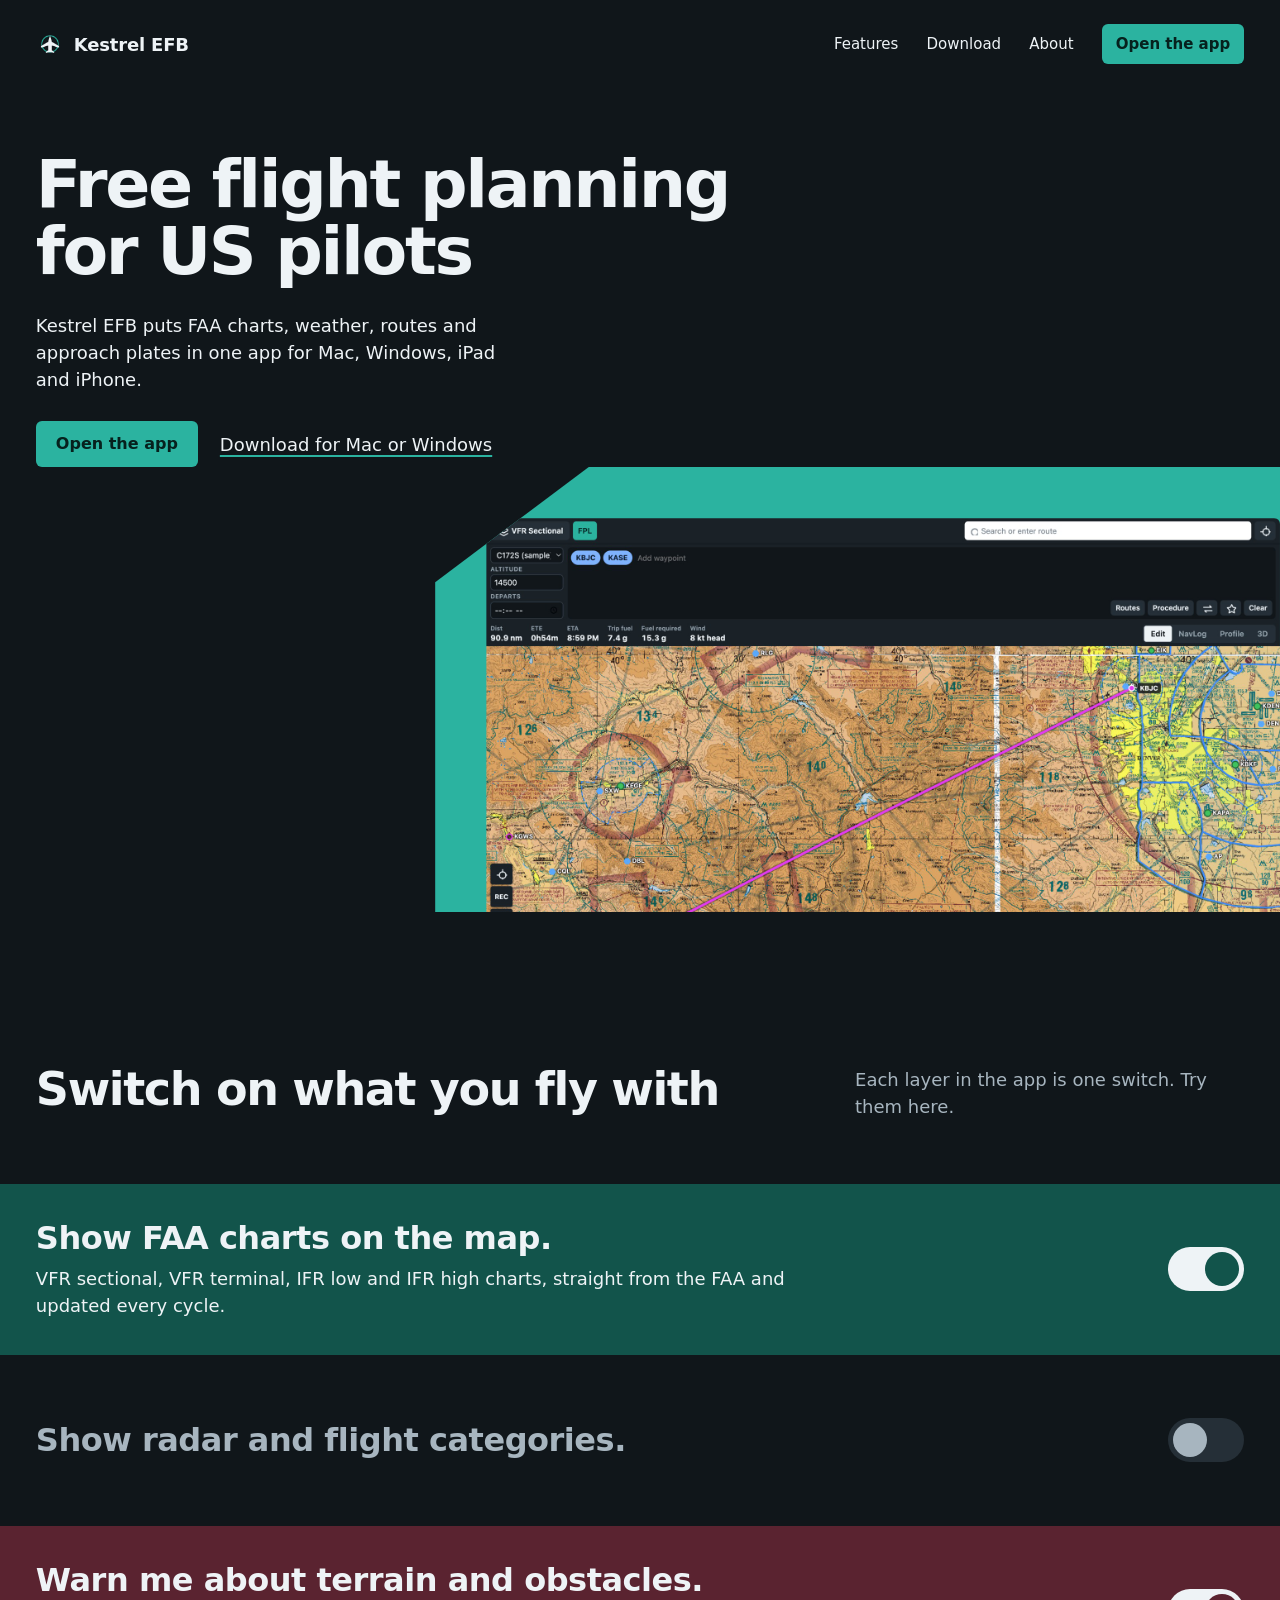
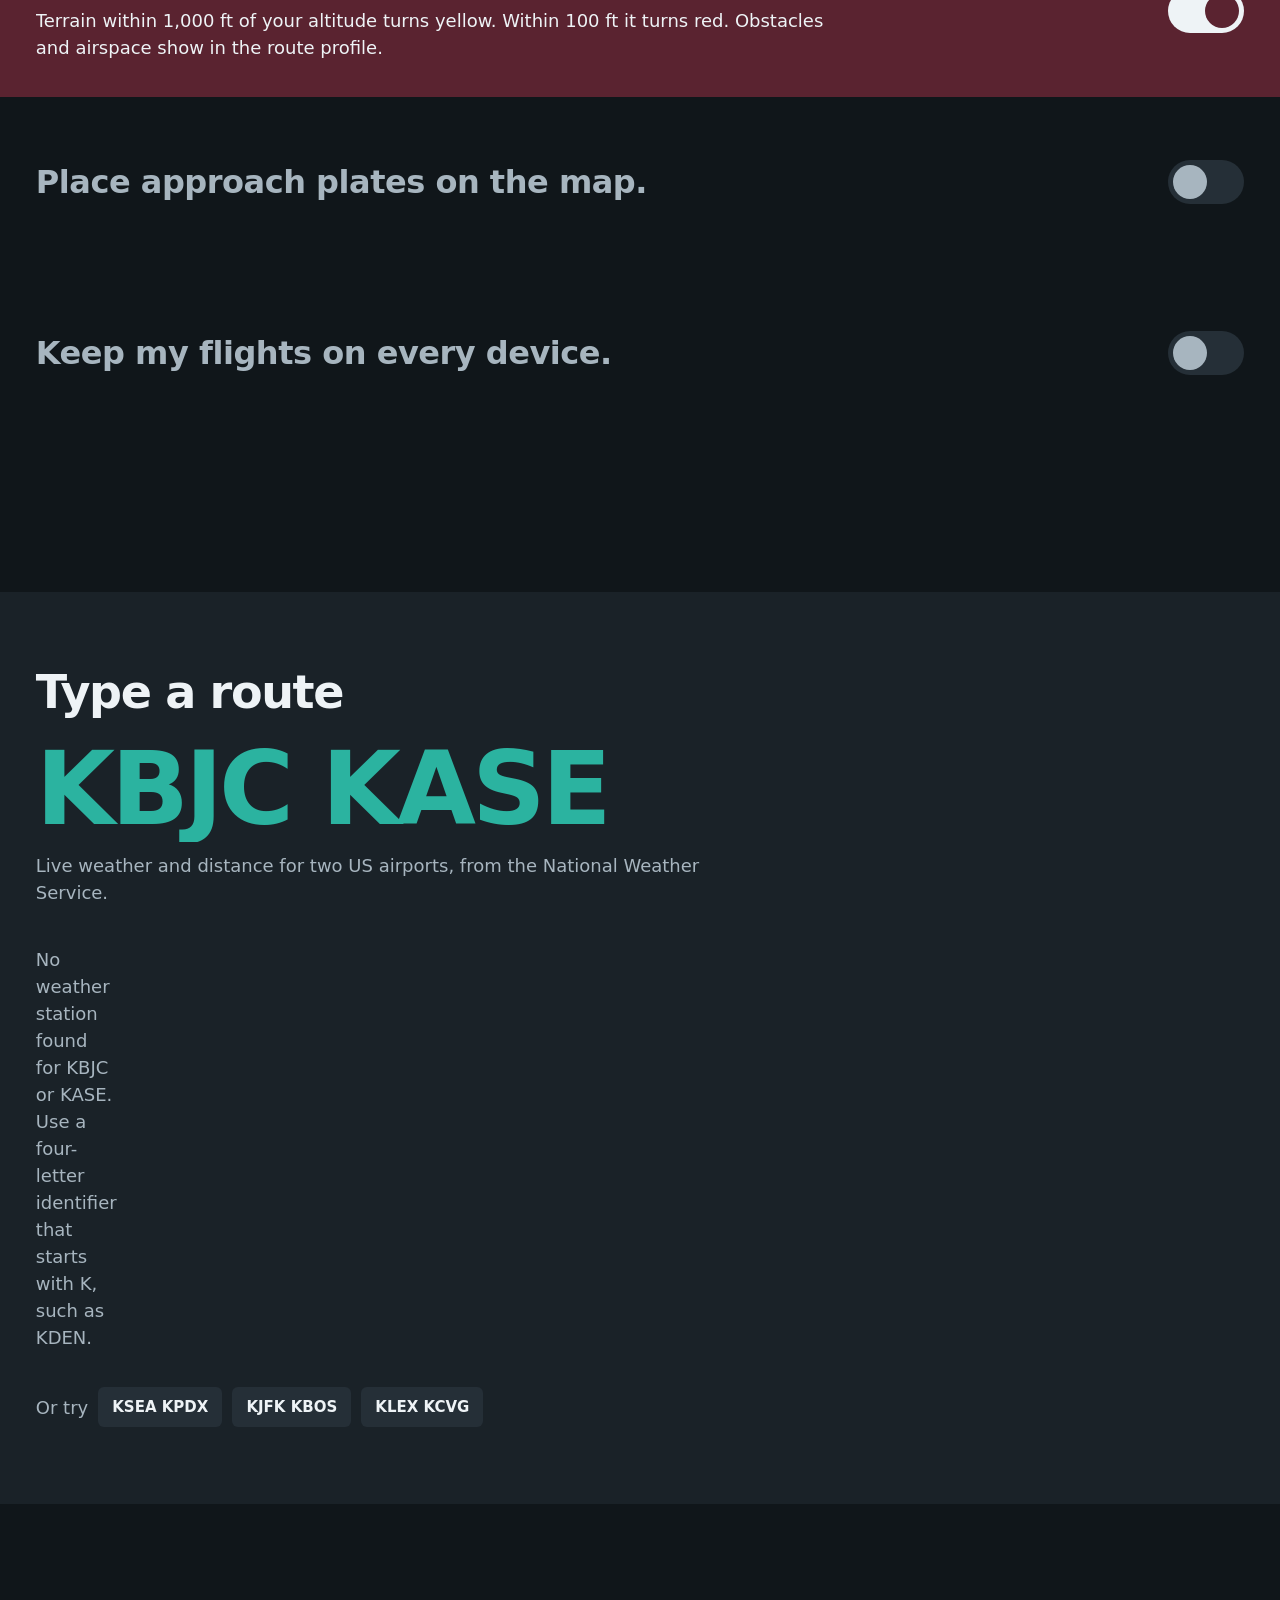
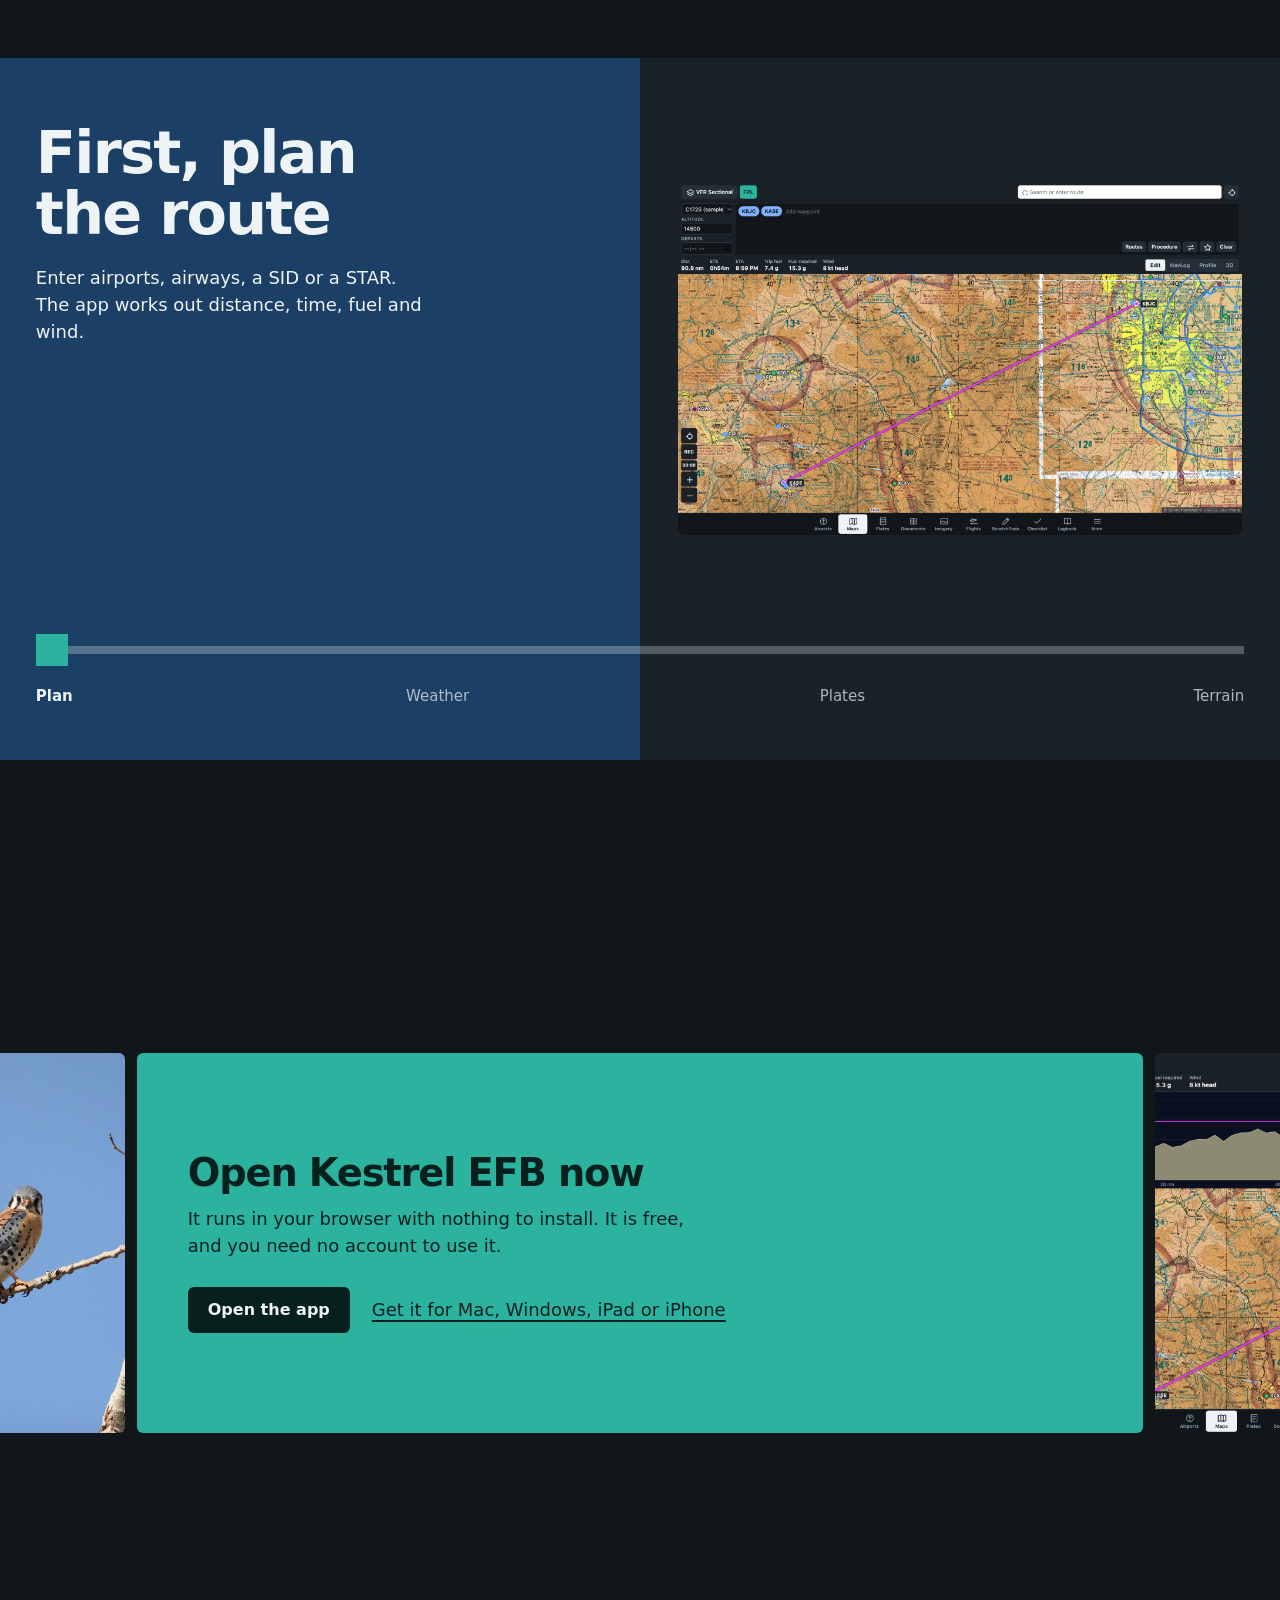
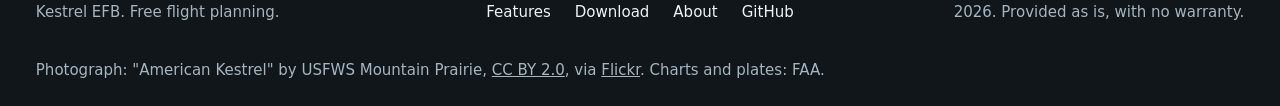
==== index.html @ bdefcc22 "Add the Kestrel EFB website: Home, Features, Download and About Co-Authored-By: Claude Fable 5.2 <no" ====
<!doctype html>
<html lang="en">
<head>
<meta charset="utf-8">
<meta name="viewport" content="width=device-width, initial-scale=1">
<title>Kestrel EFB · Free flight planning for US pilots</title>
<meta name="description" content="Kestrel EFB is a free flight planning app for US pilots, with FAA charts, weather, routes, approach plates and a 3D terrain view. For Mac, Windows, iPad and iPhone.">
<meta name="theme-color" content="#10161a">
<meta property="og:title" content="Kestrel EFB · Free flight planning for US pilots">
<meta property="og:description" content="Kestrel EFB is a free flight planning app for US pilots, with FAA charts, weather, routes, approach plates and a 3D terrain view. For Mac, Windows, iPad and iPhone.">
<meta property="og:image" content="img/map-route.jpg">
<link rel="icon" href="img/icon.svg" type="image/svg+xml">
<link rel="apple-touch-icon" href="img/icon-180.png">
<link rel="stylesheet" href="css/site.css">
<script>document.documentElement.classList.add('js')</script>
</head>
<body>
<header class="nav">
  <a class="mark" href="./"><img src="img/icon-180.png" width="28" height="28" alt="">Kestrel EFB</a>
  <nav aria-label="Main"><ul><li><a href="features.html">Features</a></li><li class=opt2><a href="download.html">Download</a></li><li class=opt><a href="about.html">About</a></li><li><a class="btn sm" href="https://algophobic-dev.github.io/Kestrel-EFB-App/">Open the app</a></li></ul></nav>
</header>
<main>
<section class="hero wrap">
  <div class="grid">
    <div class="copy">
      <h1 data-rise>Free flight planning for US pilots</h1>
      <p data-rise style="--i:1">Kestrel EFB puts FAA charts, weather, routes and approach plates in one app for Mac, Windows, iPad and iPhone.</p>
      <div class="acts" data-rise style="--i:2">
        <a class="btn" href="https://algophobic-dev.github.io/Kestrel-EFB-App/">Open the app</a>
        <a class="link" href="download.html">Download for Mac or Windows</a>
      </div>
    </div>
  </div>
  <div class="hero-spacer"></div>
  <div class="stage">
    <div class="shot" data-ui><img src="img/map-route.jpg" width="1920" height="1200" alt="Kestrel EFB showing a route from Rocky Mountain Metropolitan to Aspen on an FAA sectional chart, with distance, time and fuel above the map"></div>
  </div>
</section>

<section aria-labelledby="shows">
  <div class="wrap grid head2">
    <h2 id="shows" data-rise style="grid-column: 1 / span 8">Switch on what you fly with</h2>
    <p class="soft" data-rise style="--i:1; grid-column: 9 / -1; align-self: end">Each layer in the app is one switch. Try them here.</p>
  </div>
  <div class="bands">
    <div class="band on" style="--fill: var(--band-1)" data-rise>
      <div><h3>Show FAA charts on the map.</h3><p><span>VFR sectional, VFR terminal, IFR low and IFR high charts, straight from the FAA and updated every cycle.</span></p></div>
      <button class="switch" role="switch" aria-checked="true" aria-label="Show FAA charts on the map"></button>
    </div>
    <div class="band" style="--fill: var(--band-2)" data-rise>
      <div><h3>Show radar and flight categories.</h3><p><span>Animated radar, a VFR to LIFR dot on every reporting airport, SIGMETs, and icing, turbulence and IFR advisories.</span></p></div>
      <button class="switch" role="switch" aria-checked="false" aria-label="Show radar and flight categories"></button>
    </div>
    <div class="band on" style="--fill: var(--band-5)" data-rise>
      <div><h3>Warn me about terrain and obstacles.</h3><p><span>Terrain within 1,000 ft of your altitude turns yellow. Within 100 ft it turns red. Obstacles and airspace show in the route profile.</span></p></div>
      <button class="switch" role="switch" aria-checked="true" aria-label="Warn me about terrain and obstacles"></button>
    </div>
    <div class="band" style="--fill: var(--band-3)" data-rise>
      <div><h3>Place approach plates on the map.</h3><p><span>Current FAA plates for every US airport that has them. Approach plates sit on the map at their true position.</span></p></div>
      <button class="switch" role="switch" aria-checked="false" aria-label="Place approach plates on the map"></button>
    </div>
    <div class="band" style="--fill: var(--band-4)" data-rise>
      <div><h3>Keep my flights on every device.</h3><p><span>Sign in with a username and password. Aircraft, flights, logbook and checklists sync. No email needed.</span></p></div>
      <button class="switch" role="switch" aria-checked="false" aria-label="Keep my flights on every device"></button>
    </div>
  </div>
</section>

<section class="type-route" aria-labelledby="try">
  <div class="wrap">
    <h2 id="try" data-rise><label for="route">Type a route</label></h2>
    <form id="route-form" data-ui>
      <input id="route" name="route" type="text" value="KBJC KASE" maxlength="24" autocomplete="off" autocapitalize="characters" spellcheck="false" aria-describedby="route-hint">
    </form>
    <p id="route-hint" class="soft hint">Live weather and distance for two US airports, from the National Weather Service.</p>
    <div id="answer" class="answer" aria-live="polite">
      <noscript><p class="soft">Turn on JavaScript to see live weather here, or <a class="link" href="https://algophobic-dev.github.io/Kestrel-EFB-App/">open the app</a>.</p></noscript>
    </div>
    <div class="examples">
      <span class="soft">Or try</span>
      <button class="btn quiet sm" type="button">KSEA KPDX</button>
      <button class="btn quiet sm" type="button">KJFK KBOS</button>
      <button class="btn quiet sm" type="button">KLEX KCVG</button>
    </div>
  </div>
</section>

<section class="stages" aria-label="How a flight goes">
  <div class="inner">
    <div class="split">
      <div class="say">
        <h2 id="stage-h" class="fade">First, plan the route</h2>
        <p id="stage-p" class="fade">Enter airports, airways, a SID or a STAR. The app works out distance, time, fuel and wind.</p>
      </div>
      <div class="see">
        <div class="frame" data-ui>
          <img class="on" src="img/map-route.jpg" width="1920" height="1200" alt="Route drawn on a sectional chart with the flight plan panel open" loading="lazy">
          <img src="img/airport.jpg" width="1920" height="1200" alt="Airport page for Aspen with METAR, TAF, runways and frequencies" loading="lazy">
          <img src="img/plate.jpg" width="1920" height="1200" alt="The RNAV (GPS)-F approach plate for Aspen" loading="lazy">
          <img src="img/view3d.jpg" width="1920" height="1200" alt="3D terrain view along the route toward Aspen at 14,500 ft" loading="lazy">
        </div>
      </div>
    </div>
    <div class="control">
      <div class="track"><i></i><input id="stage-range" type="range" min="0" max="3" step="1" value="0" aria-label="Stage of the flight"></div>
      <div class="names"><button type="button">Plan</button><button type="button">Weather</button><button type="button">Plates</button><button type="button">Terrain</button></div>
    </div>
  </div>
  <div id="stage-data" hidden>
    <div data-name="Plan" data-fill="--band-2" data-h="First, plan the route" data-p="Enter airports, airways, a SID or a STAR. The app works out distance, time, fuel and wind."></div>
    <div data-name="Weather" data-fill="--band-1" data-h="Then check the weather" data-p="METAR, TAF and D-ATIS for each airport, with headwind and crosswind for every runway."></div>
    <div data-name="Plates" data-fill="--band-3" data-h="Next, read the plates" data-p="Open any current FAA plate. Save an airport's plates to read them offline."></div>
    <div data-name="Terrain" data-fill="--band-5" data-h="Last, see the terrain" data-p="Fly the route in 3D before you go. Terrain near your altitude turns yellow, then red."></div>
  </div>
</section>

<section aria-labelledby="open" style="overflow: hidden">
  <div class="tiles">
    <div class="tile photo drift" data-rise><img src="assets/american-kestrel.jpg" width="1024" height="683" alt="An American kestrel perched on a bare branch against a blue sky" loading="lazy"></div>
    <div class="tile act" data-rise style="--i:1">
      <h2 id="open">Open Kestrel EFB now</h2>
      <p>It runs in your browser with nothing to install. It is free, and you need no account to use it.</p>
      <div class="acts">
        <a class="btn dark" href="https://algophobic-dev.github.io/Kestrel-EFB-App/">Open the app</a>
        <a class="link" href="download.html">Get it for Mac, Windows, iPad or iPhone</a>
      </div>
    </div>
    <div class="tile photo" data-rise style="--i:2"><img src="img/profile.jpg" width="1920" height="1200" alt="Terrain profile of the route to Aspen" loading="lazy" style="object-position: 30% 22%"></div>
  </div>
</section>

</main>
<footer>
  <div>Kestrel EFB. Free flight planning.</div>
  <nav aria-label="Footer"><a href="features.html">Features</a><a href="download.html">Download</a><a href="about.html">About</a><a href="https://github.com/algophobic-dev/Kestrel-EFB-App">GitHub</a></nav>
  <div class="end">2026. Provided as is, with no warranty.</div>
</footer>
<p class="credit">Photograph: "American Kestrel" by USFWS Mountain Prairie, <a href="https://creativecommons.org/licenses/by/2.0/">CC BY 2.0</a>, via <a href="https://www.flickr.com/photos/51986662@N05/15290757126">Flickr</a>. Charts and plates: FAA.</p>
<script type="module" src="js/site.js"></script>
<script>
// This address used to hold the app. Remove its old offline worker so visitors get this site.
if ('serviceWorker' in navigator) navigator.serviceWorker.getRegistrations().then(rs => rs.forEach(r => { if (new URL(r.scope).pathname === new URL('./', location.href).pathname) r.unregister(); }));
</script>
</body>
</html>
---- css/site.css ----
/* Kestrel EFB website. Same colours and typeface as the app. */
:root {
  --ground: #10161a; --panel: #1a2228; --raised: #252f37;
  --ink: #eef3f6; --soft: #a7b5bf; --accent: #2bb3a0; --accent-ink: #06211d;
  --band-1: #12544b; --band-2: #1c3f66; --band-3: #5a4410; --band-4: #1d4f2c; --band-5: #5a2330;
  --vfr: #3fc35f; --mvfr: #3d8bff; --ifr: #ef4444; --lifr: #e05ad8;
  --font: system-ui, -apple-system, "Segoe UI", Roboto, "Helvetica Neue", Arial, sans-serif;
  --display: clamp(44px, 5.2vw, 80px); --h2: clamp(32px, 3.6vw, 56px); --statement: clamp(22px, 2.2vw, 30px);
  --body: 18px; --small: 15px;
  --m: clamp(20px, 2.8vw, 40px); --gap: clamp(96px, 12vw, 176px); --r: 6px;
  --ease: cubic-bezier(.2, .7, .2, 1);
}
* { box-sizing: border-box; }
html { -webkit-text-size-adjust: 100%; scroll-behavior: smooth; }
body { margin: 0; background: var(--ground); color: var(--ink); font: var(--body)/1.5 var(--font); overflow-x: hidden; }
img { display: block; max-width: 100%; height: auto; }
a { color: inherit; }
h1, h2, h3, p { margin: 0; }
h1 { font-size: var(--display); line-height: 1; letter-spacing: -.035em; font-weight: 650; text-wrap: balance; }
h2 { font-size: var(--h2); line-height: 1.04; letter-spacing: -.03em; font-weight: 650; text-wrap: balance; }
h3 { font-size: var(--statement); line-height: 1.2; letter-spacing: -.015em; font-weight: 600; }
p { max-width: 62ch; }
.soft { color: var(--soft); }
.small { font-size: var(--small); }
:focus-visible { outline: 3px solid var(--accent); outline-offset: 3px; }
::selection { background: var(--accent); color: var(--accent-ink); }
.sr { position: absolute; width: 1px; height: 1px; overflow: hidden; clip-path: inset(50%); white-space: nowrap; }

.wrap { padding-inline: var(--m); }
.grid { display: grid; grid-template-columns: repeat(12, minmax(0, 1fr)); column-gap: clamp(12px, 1.6vw, 24px); }
section { margin-top: var(--gap); }

/* Navigation: wordmark, links, one action */
.nav { display: flex; align-items: center; justify-content: space-between; gap: 16px; padding: 24px var(--m); font-size: var(--small); }
.nav .mark { display: flex; align-items: center; gap: 10px; white-space: nowrap; font-weight: 700; font-size: 18px; text-decoration: none; letter-spacing: -.01em; }
.nav .mark img { width: 28px; height: 28px; border-radius: 6px; }
.nav ul { display: flex; align-items: center; gap: clamp(14px, 2.2vw, 30px); list-style: none; margin: 0; padding: 0; }
.nav a { text-decoration: none; }
.nav ul a:not(.btn) { padding: 10px 0; }
.nav ul a:not(.btn):hover, .nav a[aria-current] { color: var(--accent); }

/* Buttons: flat, one fill, small radius */
.btn { display: inline-flex; align-items: center; justify-content: center; min-height: 46px; padding: 0 20px; border-radius: var(--r); border: 0; cursor: pointer;
  background: var(--accent); color: var(--accent-ink); font: 600 16px/1 var(--font); white-space: nowrap; text-decoration: none; transition: transform .15s var(--ease), background .15s; }
.btn:hover { background: #39c9b5; transform: translateY(-1px); }
.btn:active { transform: translateY(1px) scale(.98); }
.btn.quiet { background: var(--raised); color: var(--ink); }
.btn.quiet:hover { background: #303c46; }
.btn.dark { background: var(--accent-ink); color: var(--ink); }
.btn.dark:hover { background: #0b332d; }
.btn.sm { min-height: 40px; padding: 0 14px; font-size: var(--small); }
.link { text-decoration: underline; text-underline-offset: 4px; text-decoration-thickness: 2px; text-decoration-color: var(--accent); transition: color .15s; }
.link:hover { color: var(--accent); }
.acts { display: flex; flex-wrap: wrap; align-items: center; gap: 14px 22px; margin-top: 28px; }

/* Home hero: headline upper left, the app on a teal stage bleeding off the right and bottom */
.hero { position: relative; min-height: min(100svh - 76px, 900px); margin-top: 0; padding-top: clamp(36px, 7vh, 88px); overflow: hidden; }
.hero .copy { grid-column: 1 / span 7; position: relative; z-index: 1; }
.hero .copy p { margin-top: 28px; max-width: 42ch; }
.stage { position: absolute; left: 34%; right: 0; top: 46%; bottom: 0; background: var(--accent); overflow: hidden;
  clip-path: polygon(clamp(72px, 12vw, 190px) 0, 100% 0, 100% 100%, 0 100%, 0 clamp(60px, 9vw, 140px)); }
.stage .shot { position: absolute; left: clamp(28px, 4vw, 56px); top: clamp(28px, 4vw, 56px); width: max(760px, 62vw); border-radius: var(--r); overflow: hidden; }
.stage .shot img { width: 100%; }
.hero-spacer { height: clamp(300px, 46vh, 480px); }

/* Feature bands with switches */
.bands { margin-top: clamp(36px, 5vw, 64px); }
.band { display: grid; grid-template-columns: minmax(0, 1fr) auto; align-items: center; gap: 24px; min-height: clamp(132px, 19vh, 190px); padding: 22px var(--m); transition: background .35s var(--ease); }
.band h3 { color: var(--soft); font-size: clamp(22px, 2.5vw, 36px); transition: color .25s; }
.band p { display: grid; grid-template-rows: 0fr; margin-top: 0; font-size: var(--body); max-width: 70ch; transition: grid-template-rows .35s var(--ease), margin .35s var(--ease), opacity .3s; opacity: 0; }
.band p > span { overflow: hidden; }
.band.on { background: var(--fill); }
.band.on h3 { color: var(--ink); }
.band.on p { grid-template-rows: 1fr; margin-top: 8px; opacity: 1; }
.switch { position: relative; width: 76px; height: 44px; border-radius: 22px; border: 0; padding: 0; cursor: pointer; background: var(--raised); transition: background .2s; flex: none; }
.switch::after { content: ""; position: absolute; left: 5px; top: 5px; width: 34px; height: 34px; border-radius: 50%; background: var(--soft); transition: transform .25s var(--ease), background .2s; }
.switch[aria-checked="true"] { background: var(--ink); }
.switch[aria-checked="true"]::after { transform: translateX(32px); background: var(--fill, var(--accent)); }
.switch:hover::after { background: var(--ink); }
.switch[aria-checked="true"]:hover::after { background: var(--fill, var(--accent)); }
.switch:active::after { width: 40px; }

/* Route you can type */
.type-route { padding-block: clamp(40px, 6vw, 80px); background: var(--panel); margin-top: var(--gap); }
.type-route input { display: block; width: 100%; margin-top: 18px; padding: 0; border: 0; border-radius: 0; background: none; color: var(--accent); caret-color: var(--ink);
  font: 650 clamp(44px, 8vw, 132px)/1.05 var(--font); letter-spacing: -.04em; text-transform: uppercase; outline: none; }
.type-route input::placeholder { color: var(--raised); }
.type-route .hint { margin-top: 10px; }
.answer { display: grid; grid-template-columns: repeat(12, minmax(0, 1fr)); column-gap: clamp(12px, 1.6vw, 24px); row-gap: 20px; margin-top: 40px; min-height: 230px; align-items: start; }
.leg { grid-column: span 4; }
.leg .big { font-size: var(--h2); font-weight: 650; letter-spacing: -.03em; line-height: 1.05; font-variant-numeric: tabular-nums; }
.stn { grid-column: span 4; background: var(--raised); border-radius: var(--r); padding: 18px 20px; }
.stn .id { display: flex; align-items: center; gap: 10px; font-weight: 700; font-size: var(--statement); }
.stn .cat { font-size: var(--small); font-weight: 700; padding: 3px 8px; border-radius: 4px; color: #06120a; }
.stn .name { color: var(--soft); font-size: var(--small); margin-top: 2px; }
.stn dl { display: grid; grid-template-columns: auto 1fr; gap: 4px 16px; margin: 12px 0 0; font-size: var(--body); font-variant-numeric: tabular-nums; }
.stn dt { color: var(--soft); } .stn dd { margin: 0; text-align: right; font-weight: 600; }
.stn .raw { margin-top: 12px; font-size: var(--small); color: var(--soft); overflow-wrap: anywhere; }
.examples { display: flex; flex-wrap: wrap; gap: 10px; margin-top: 36px; align-items: center; }

/* Drag through the stages */
.stages { margin-top: var(--gap); }
.stages .split { display: grid; grid-template-columns: 1fr 1fr; min-height: min(78svh, 760px); }
.stages .say { background: var(--band-2); padding: clamp(32px, 5vw, 72px) var(--m) 150px; transition: background .3s; }
.stages .say h2 { font-size: clamp(36px, 4.6vw, 76px); }
.stages .say p { margin-top: 20px; max-width: 34ch; }
.stages .see { background: var(--panel); display: grid; place-items: center; padding: clamp(24px, 4vw, 56px) clamp(20px, 3vw, 48px) 150px; overflow: hidden; }
.stages .see .frame { position: relative; width: 100%; aspect-ratio: 16 / 10; border-radius: var(--r); overflow: hidden; }
.stages .see img { position: absolute; inset: 0; width: 100%; height: 100%; object-fit: cover; object-position: left top; opacity: 0; transition: opacity .25s; }
.stages .see img.on { opacity: 1; }
.stages .fade { transition: opacity .2s; }
.stages .control { margin-top: -126px; padding: 0 var(--m) 28px; position: relative; }
.stages input[type=range] { -webkit-appearance: none; appearance: none; width: 100%; height: 32px; background: none; margin: 0; cursor: pointer; }
.stages .track { position: relative; height: 32px; }
.stages .track::before, .stages .track i { content: ""; position: absolute; left: 0; top: 12px; height: 8px; }
.stages .track::before { right: 0; background: rgba(238, 243, 246, .28); }
.stages .track i { width: var(--pos, 0%); background: var(--ink); transition: width .15s; }
.stages .track input { position: absolute; inset: 0; }
.stages input[type=range]::-webkit-slider-runnable-track { height: 8px; background: none; }
.stages input[type=range]::-moz-range-track { height: 8px; background: none; }
.stages input[type=range]::-webkit-slider-thumb { -webkit-appearance: none; width: 32px; height: 32px; margin-top: -12px; background: var(--accent); border: 0; border-radius: 0; transition: transform .15s var(--ease); }
.stages input[type=range]::-moz-range-thumb { width: 32px; height: 32px; background: var(--accent); border: 0; border-radius: 0; }
.stages input[type=range]:active::-webkit-slider-thumb { transform: scale(1.15); }
.stages .names { display: grid; grid-template-columns: repeat(4, 1fr); margin-top: 8px; font-size: var(--small); }
.stages .names button { all: unset; cursor: pointer; color: rgba(238, 243, 246, .7); padding: 8px 0; min-height: 28px; transition: color .2s; }
.stages .names button:nth-child(2) { text-align: center; transform: translateX(-17%); } .stages .names button:nth-child(3) { text-align: center; transform: translateX(17%); } .stages .names button:nth-child(4) { text-align: right; }
.stages .names button.on, .stages .names button:hover { color: var(--ink); font-weight: 600; }
.stages .names button:focus-visible { outline: 3px solid var(--accent); }

/* Closing action tiles: a row cropped from a longer one */
.tiles { display: grid; grid-template-columns: 1.6fr 8fr 1.6fr; gap: 12px; margin-inline: -6vw; margin-top: var(--gap); }
.tile { height: 380px; border-radius: var(--r); overflow: hidden; }
.tile.photo img { width: 100%; height: 100%; object-fit: cover; }
.tile.flat { background: var(--band-2); }
.tile.act { background: var(--accent); color: var(--accent-ink); display: flex; flex-direction: column; justify-content: center; padding: 40px clamp(24px, 4vw, 56px); }
.tile.act h2 { font-size: clamp(30px, 3vw, 44px); }
.tile.act p { margin-top: 12px; max-width: 46ch; }
.tile.act .link { text-decoration-color: var(--accent-ink); }
.tile.act .link:hover { color: #0f4039; }

/* Inner pages */
.page-head { margin-top: 0; padding-top: clamp(40px, 7vw, 96px); }
.page-head .lead { margin-top: 24px; font-size: var(--statement); line-height: 1.3; max-width: 34ch; }
.pic.trio { display: grid; grid-template-columns: 1fr 1.6fr; grid-template-rows: repeat(3, 1fr); gap: 12px; background: none; }
.pic.trio img { width: 100%; height: 100%; object-fit: cover; border-radius: var(--r); }
.pic.trio img:first-child { grid-row: 1 / -1; object-position: top; }
.row { align-items: center; row-gap: 28px; }
.row .text { grid-column: 1 / span 5; }
.row .pic { grid-column: 6 / -1; border-radius: var(--r); overflow: hidden; background: var(--panel); }
.row.flip .text { grid-column: 8 / -1; order: 2; }
.row.flip .pic { grid-column: 1 / span 7; }
.row.narrow .pic { grid-column: 8 / span 4; }
.row .text p { margin-top: 16px; }
.row ul, .cols ul { margin: 18px 0 0; padding: 0; list-style: none; }
.row li, .cols li { padding: 7px 0 7px 22px; position: relative; }
.row li::before, .cols li::before { content: ""; position: absolute; left: 0; top: 17px; width: 10px; height: 10px; background: var(--accent); }
.pic img { width: 100%; transition: transform 1.2s var(--ease); }
.pic:hover img { transform: scale(1.03); }
.field { background: var(--panel); padding-block: clamp(56px, 8vw, 112px); }
.cols { row-gap: 40px; margin-top: 40px; }
.cols > div { grid-column: span 4; }
.cols h3 + p { margin-top: 10px; }

/* Download blocks */
.gets { row-gap: 12px; margin-top: clamp(40px, 6vw, 72px); }
.get { grid-column: span 6; background: var(--panel); border-radius: var(--r); padding: clamp(24px, 3vw, 40px); display: flex; flex-direction: column; }
.get.main { grid-column: 1 / -1; background: var(--accent); color: var(--accent-ink); }
.get h2 { font-size: clamp(28px, 2.6vw, 40px); }
.get p { margin-top: 12px; }
.get ol { margin: 16px 0 0; padding-left: 22px; } .get li { padding: 4px 0; }
.get .acts { margin-top: auto; padding-top: 24px; }

/* Footer: one quiet line */
footer { margin-top: clamp(120px, 18svh, 220px); padding: 0 var(--m) 30px; display: grid; grid-template-columns: 1fr auto 1fr; gap: 16px 24px; align-items: baseline; font-size: var(--small); color: var(--soft); }
footer nav { display: flex; gap: 24px; flex-wrap: wrap; }
footer nav a { color: var(--ink); text-decoration: none; padding: 6px 0; }
footer nav a:hover { color: var(--accent); }
footer .end { text-align: right; }
.credit { margin: 0 var(--m) 24px; font-size: var(--small); color: var(--soft); max-width: none; }

/* Motion: parts of each section rise in turn; content stays visible without script */
.js [data-rise] { opacity: 0; transform: translateY(24px); transition: opacity .7s var(--ease), transform .7s var(--ease); transition-delay: calc(var(--i, 0) * 80ms); }
.js [data-rise].in { opacity: 1; transform: none; }
.js .stage .shot { clip-path: inset(0 0 100% 0); }
.js .stage .shot img { transform: scale(1.12); }
.js .stage.in .shot { clip-path: inset(0); transition: clip-path 1.1s var(--ease) .15s; }
.js .stage.in .shot img { transform: none; transition: transform 1.4s var(--ease) .15s; }
.drift img { animation: drift 26s ease-in-out infinite alternate; }
@keyframes drift { from { transform: scale(1.02) translate3d(0, 0, 0); } to { transform: scale(1.1) translate3d(-2%, -2%, 0); } }
@media (prefers-reduced-motion: reduce) {
  html { scroll-behavior: auto; }
  .js [data-rise], .js .stage .shot, .js .stage .shot img { opacity: 1; transform: none; clip-path: none; transition: none; }
  .drift img { animation: none; }
  * { transition-duration: .01ms !important; }
}

@media (max-width: 900px) {
  .leg, .stn { grid-column: span 6; }
  .cols > div { grid-column: span 6; }
  .row { row-gap: 0; padding-top: 6px; }
  .row .text, .row.flip .text { display: contents; }
  .row .text > * { grid-column: 1 / -1; order: -1; }
  .row .pic { margin-top: 28px; }
  .row .pic, .row.flip .pic, .row.narrow .pic { grid-column: 1 / -1; }
  .get { grid-column: 1 / -1; }
}
@media (max-width: 700px) {
  :root { --display: 10vw; --h2: 8.4vw; --statement: 21px; --body: 17px; }
  .nav { padding-block: 16px; }
  .nav ul li.opt, .nav ul li.opt2 { display: none; }
  .head2 > * { grid-column: 1 / -1 !important; }
  .head2 p { margin-top: 12px; }
  .stages .see .frame { aspect-ratio: 4 / 3; }
  .hero { min-height: 0; padding-top: 28px; overflow: visible; }
  .hero .copy { grid-column: 1 / -1; }
  .stage { position: relative; left: auto; top: auto; margin: 44px calc(var(--m) * -1) 0; height: 340px; clip-path: polygon(72px 0, 100% 0, 100% 100%, 0 100%, 0 56px); }
  .stage .shot { left: 16px; top: 16px; width: 700px; }
  .hero-spacer { display: none; }
  .band { min-height: 132px; }
  .band h3 { font-size: 6vw; }
  .band p { font-size: var(--small); }
  .type-route input { font-size: 11vw; }
  .leg, .stn { grid-column: 1 / -1; }
  .answer { min-height: 0; }
  .examples .btn { flex: 1 1 auto; }
  .stages .split { grid-template-columns: 1fr; min-height: 0; }
  .stages .see { order: 1; padding: 20px var(--m) 20px; }
  .stages .control { order: 2; margin-top: 0; padding: 12px var(--m) 4px; background: var(--band-2); }
  .stages .say { order: 3; padding: 12px var(--m) 40px; }
  .stages .say h2 { font-size: 9vw; }
  .stages .inner { display: flex; flex-direction: column; }
  .stages .split { display: contents; }
  .tiles { grid-template-columns: 1fr 1fr; margin-inline: var(--m); }
  .tile { height: 120px; }
  .tile.act { grid-column: 1 / -1; order: -1; height: auto; min-height: 300px; padding: 32px 24px; }
  .tile.act h2 { font-size: 28px; }
  .cols > div { grid-column: 1 / -1; }
  footer { grid-template-columns: 1fr; gap: 8px; margin-top: 20svh; padding-bottom: 24px; }
  footer .end { text-align: left; }
}
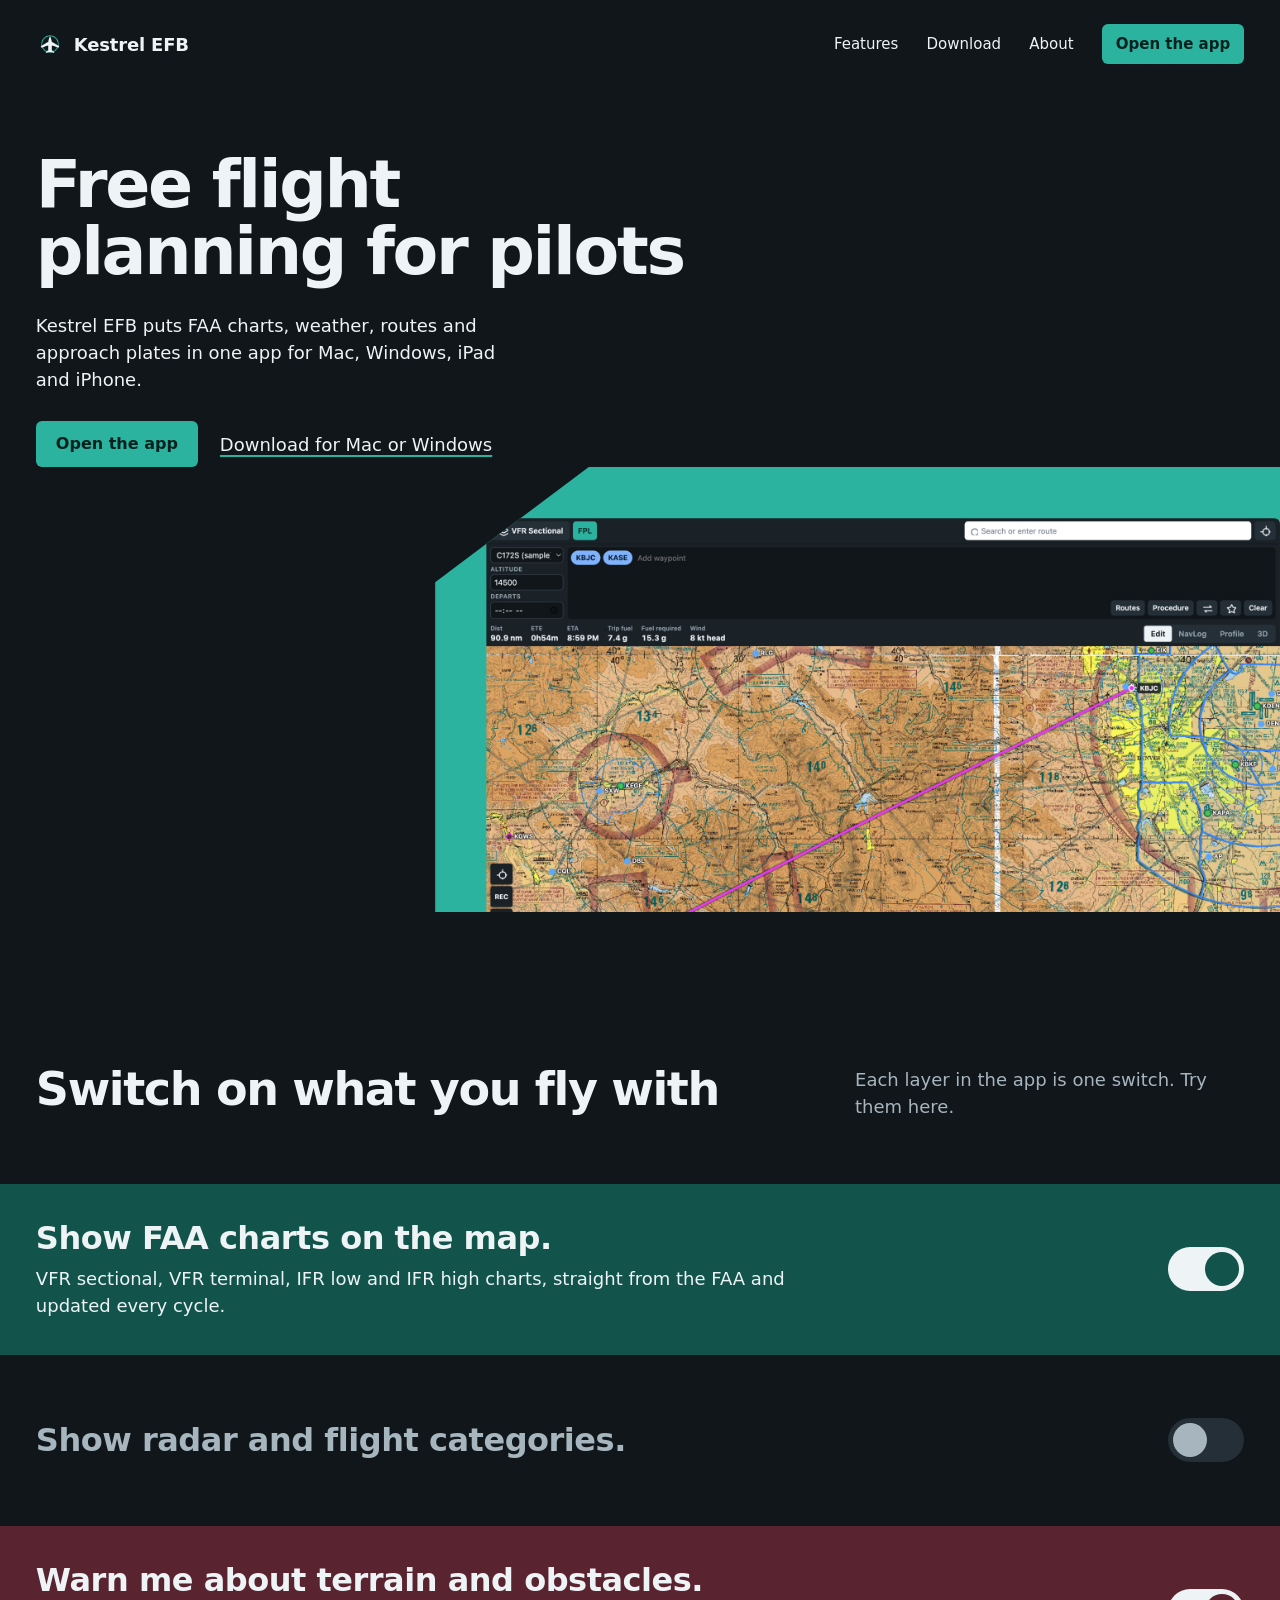
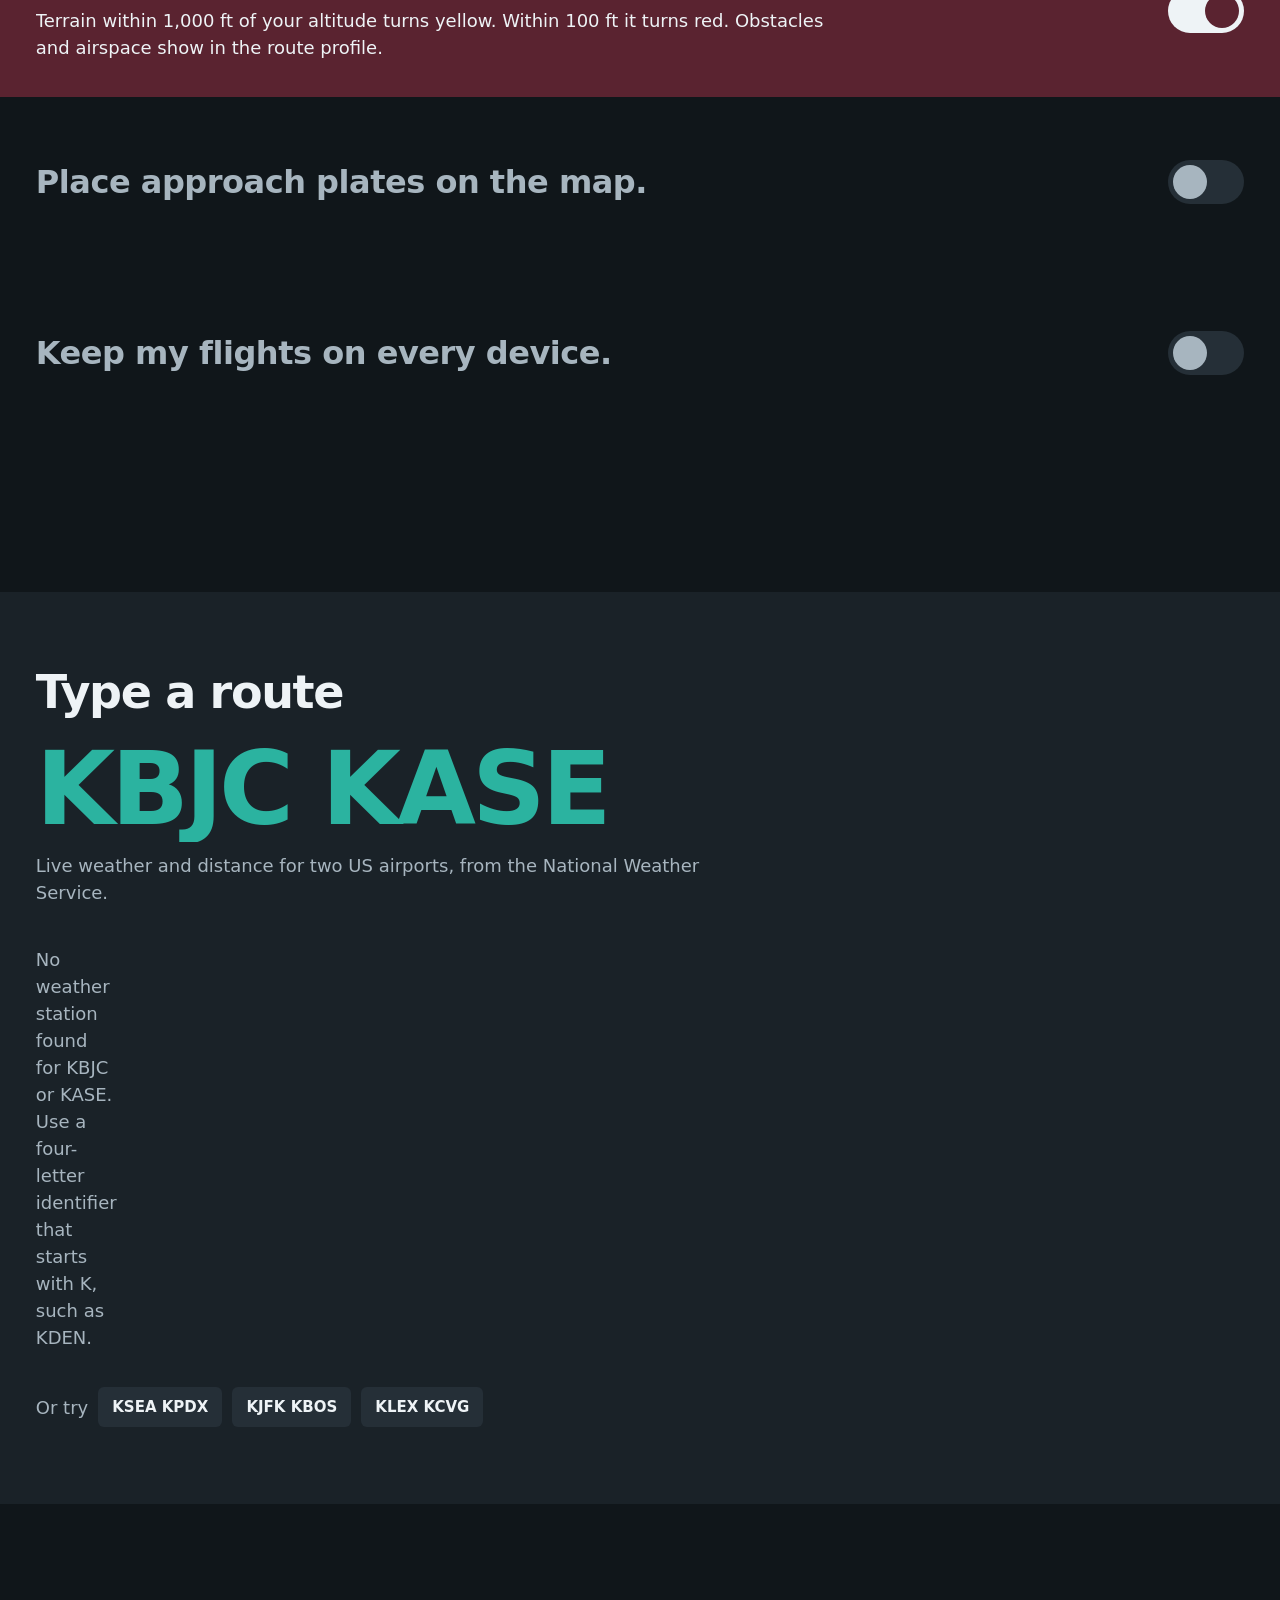
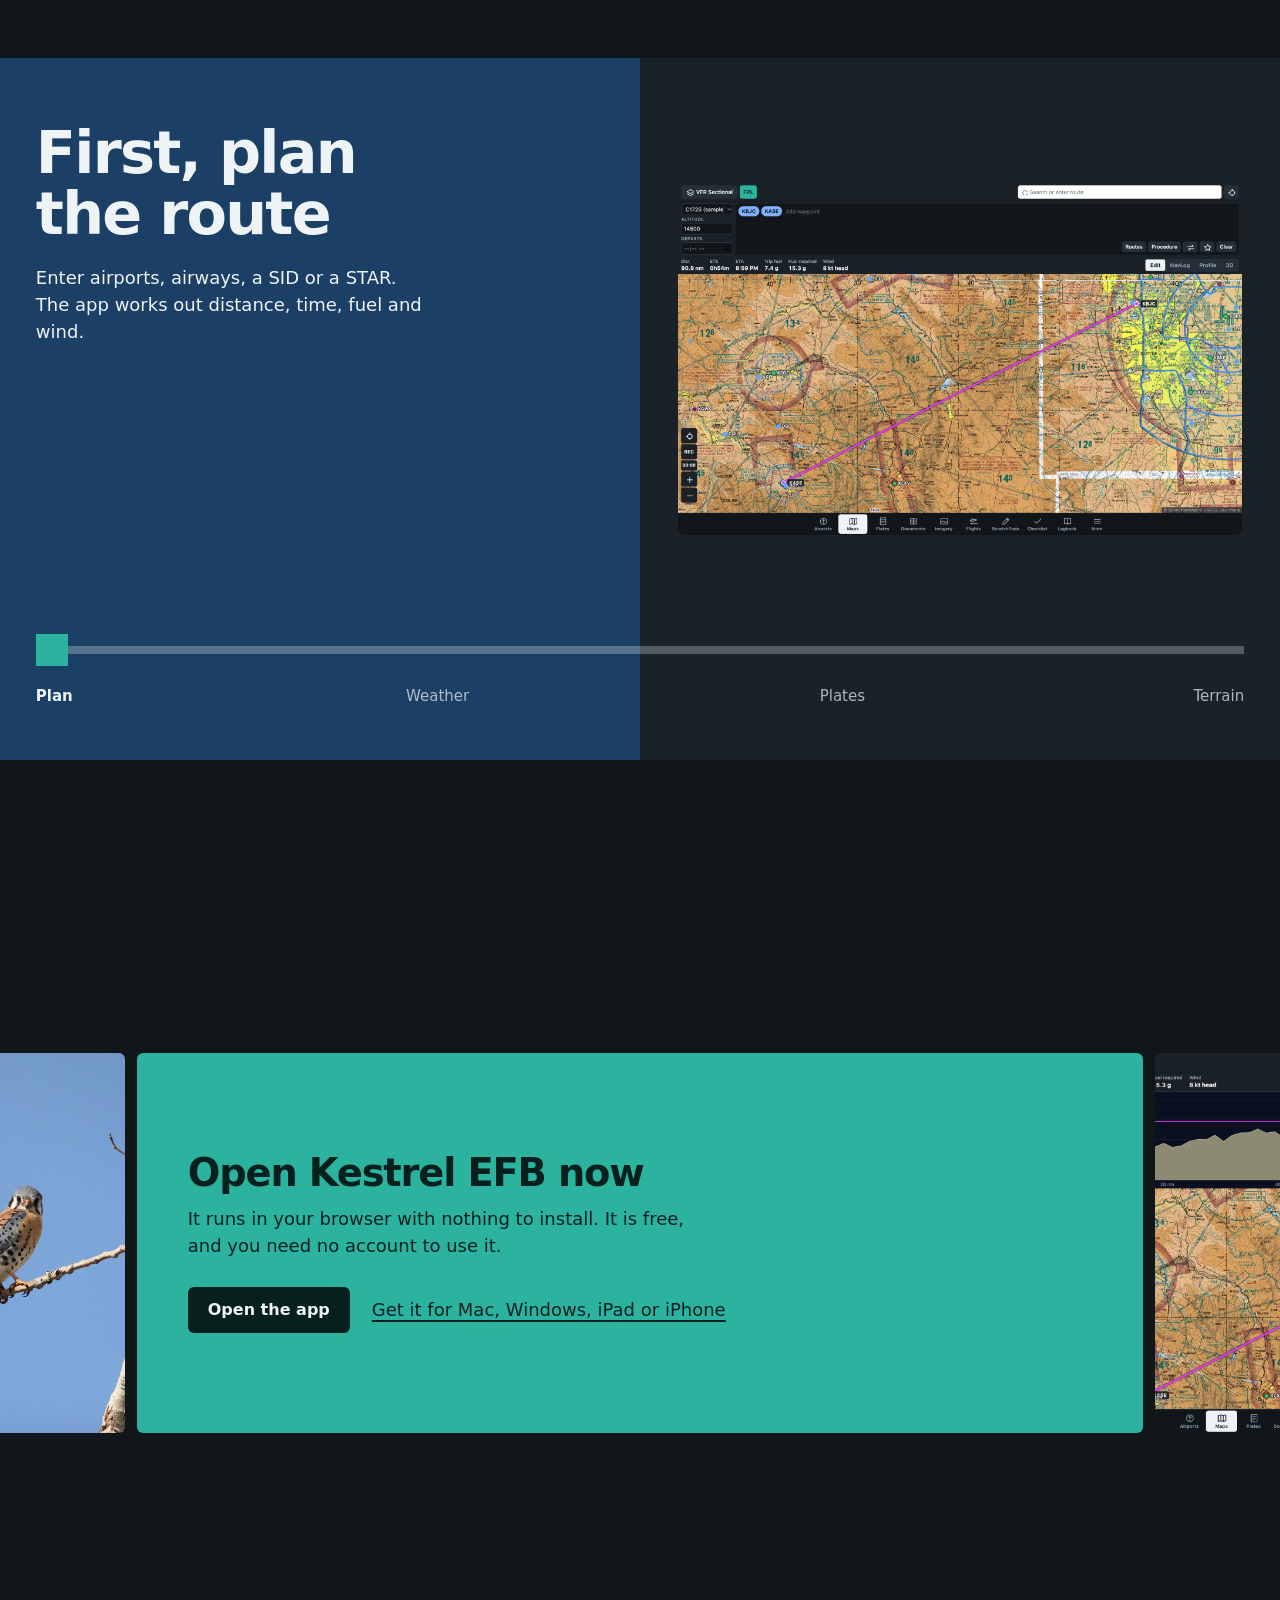
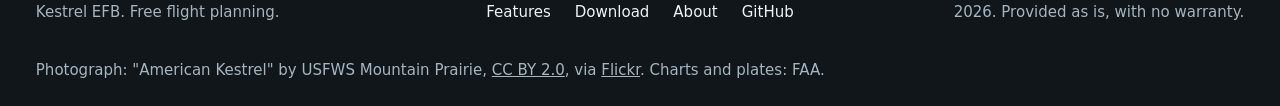
==== commit 19273323: "Say for pilots, list worldwide airports, weather and charts Co-Authored-By: Claude Opus 5.5 <noreply" ====
--- a/index.html
+++ b/index.html
@@ -3,11 +3,11 @@
 <head>
 <meta charset="utf-8">
 <meta name="viewport" content="width=device-width, initial-scale=1">
-<title>Kestrel EFB · Free flight planning for US pilots</title>
-<meta name="description" content="Kestrel EFB is a free flight planning app for US pilots, with FAA charts, weather, routes, approach plates and a 3D terrain view. For Mac, Windows, iPad and iPhone.">
+<title>Kestrel EFB · Free flight planning for pilots</title>
+<meta name="description" content="Kestrel EFB is a free flight planning app for pilots, with airports and weather worldwide, FAA charts, routes, approach plates and a 3D terrain view. For Mac, Windows, iPad and iPhone.">
 <meta name="theme-color" content="#10161a">
-<meta property="og:title" content="Kestrel EFB · Free flight planning for US pilots">
-<meta property="og:description" content="Kestrel EFB is a free flight planning app for US pilots, with FAA charts, weather, routes, approach plates and a 3D terrain view. For Mac, Windows, iPad and iPhone.">
+<meta property="og:title" content="Kestrel EFB · Free flight planning for pilots">
+<meta property="og:description" content="Kestrel EFB is a free flight planning app for pilots, with airports and weather worldwide, FAA charts, routes, approach plates and a 3D terrain view. For Mac, Windows, iPad and iPhone.">
 <meta property="og:image" content="img/map-route.jpg">
 <link rel="icon" href="img/icon.svg" type="image/svg+xml">
 <link rel="apple-touch-icon" href="img/icon-180.png">
@@ -23,7 +23,7 @@
 <section class="hero wrap">
   <div class="grid">
     <div class="copy">
-      <h1 data-rise>Free flight planning for US pilots</h1>
+      <h1 data-rise>Free flight planning for pilots</h1>
       <p data-rise style="--i:1">Kestrel EFB puts FAA charts, weather, routes and approach plates in one app for Mac, Windows, iPad and iPhone.</p>
       <div class="acts" data-rise style="--i:2">
         <a class="btn" href="https://algophobic-dev.github.io/Kestrel-EFB-App/">Open the app</a>
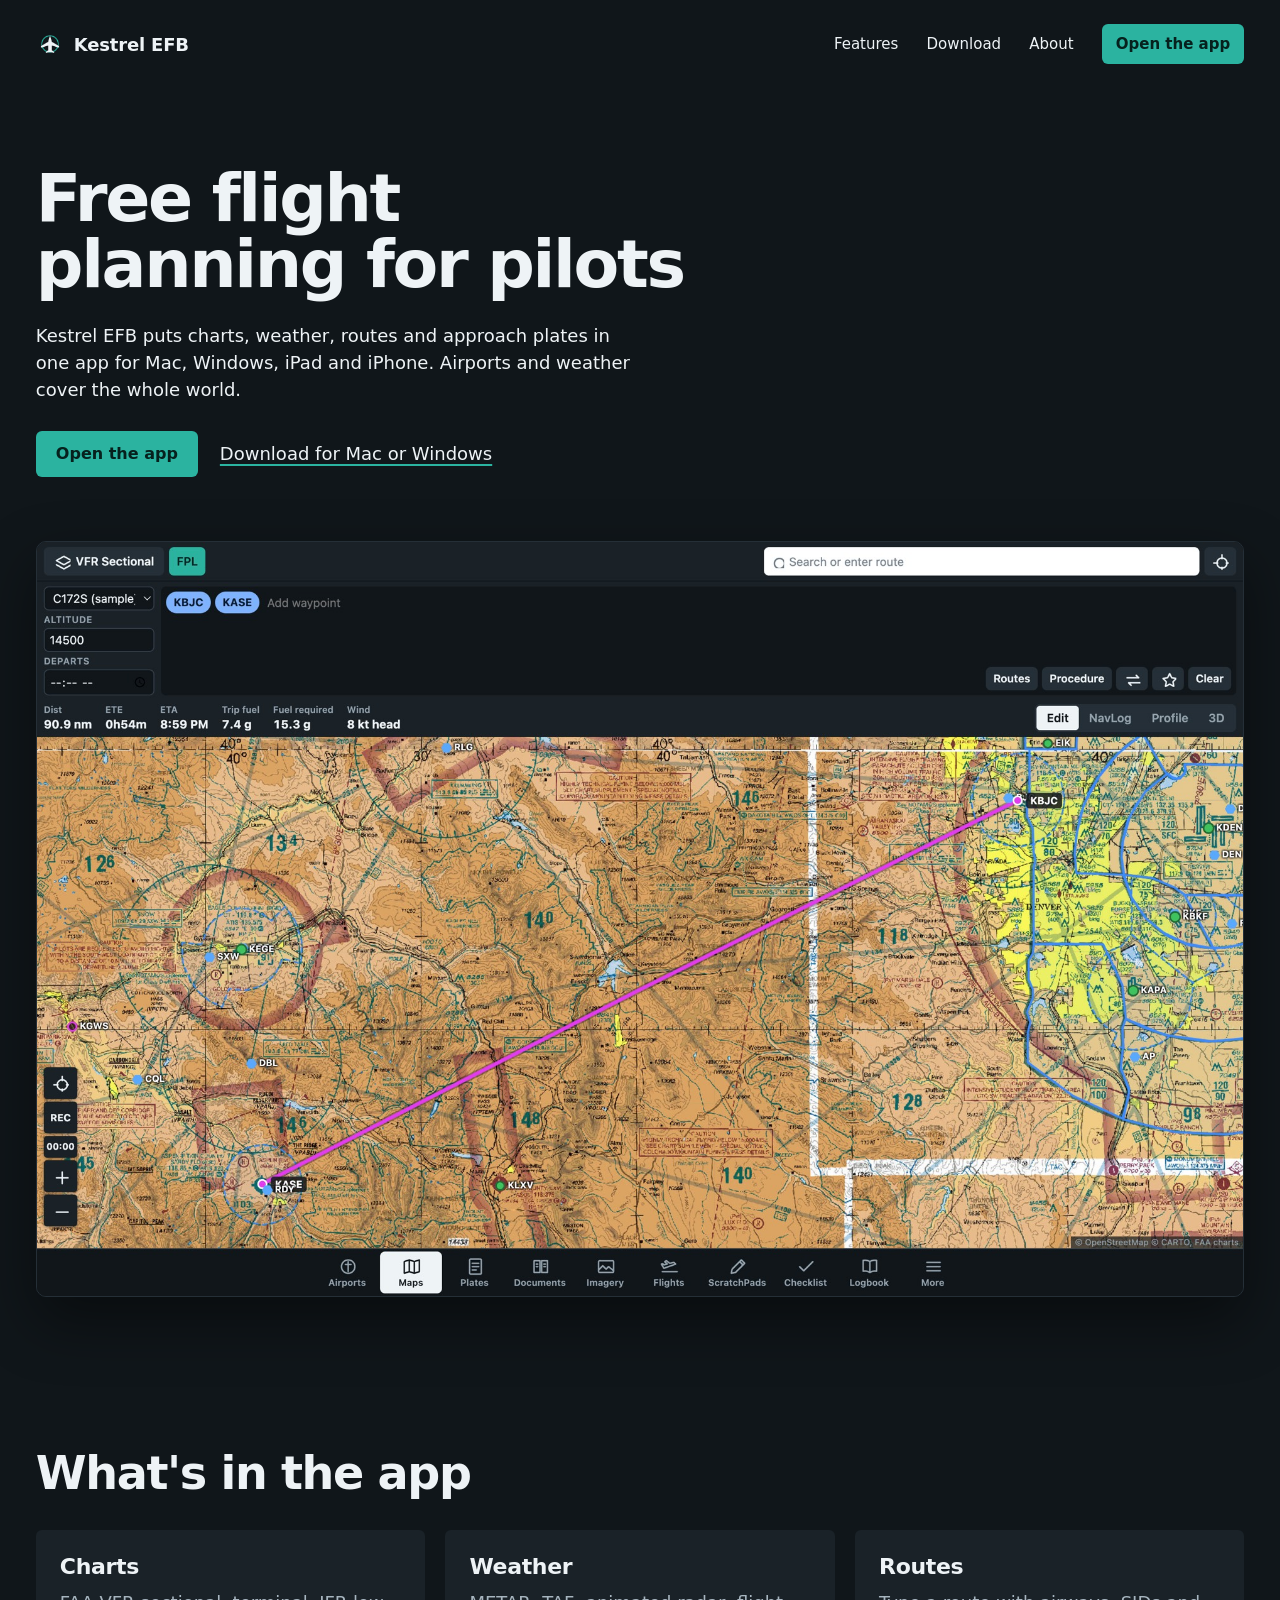
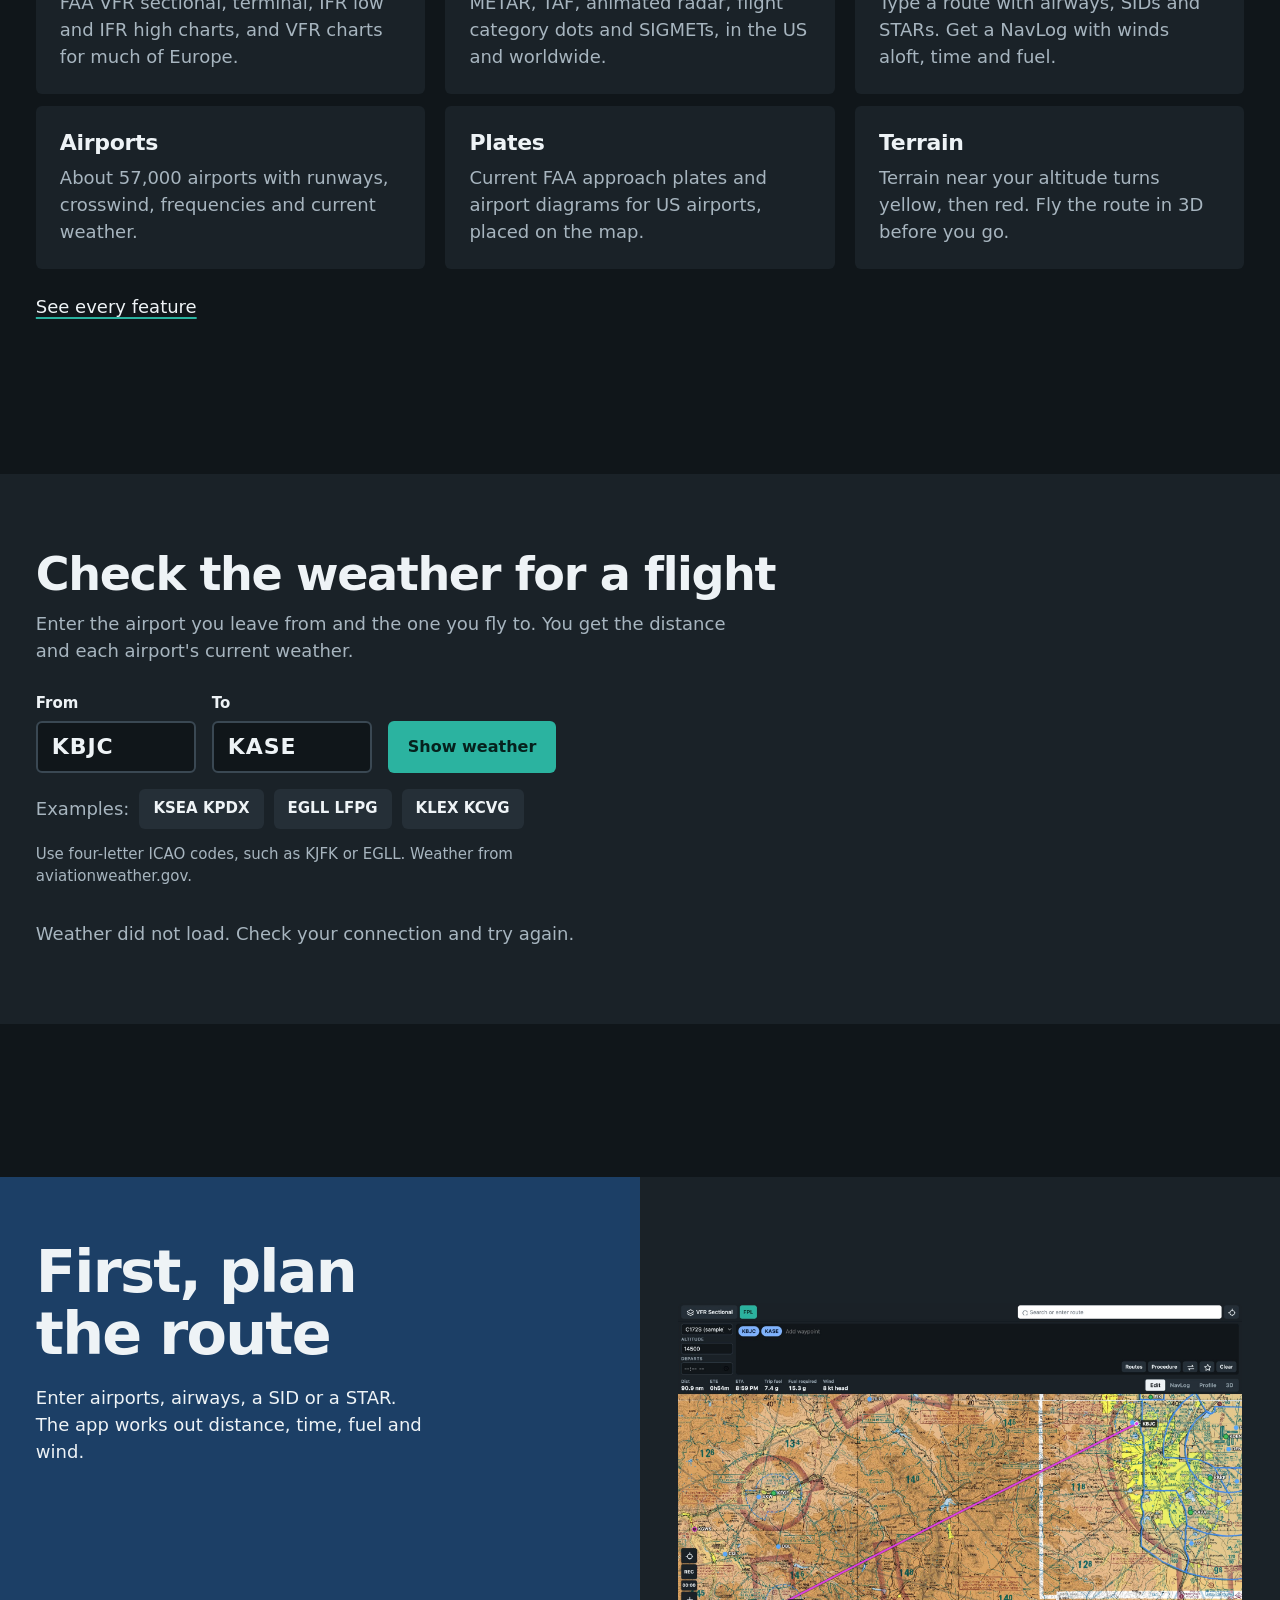
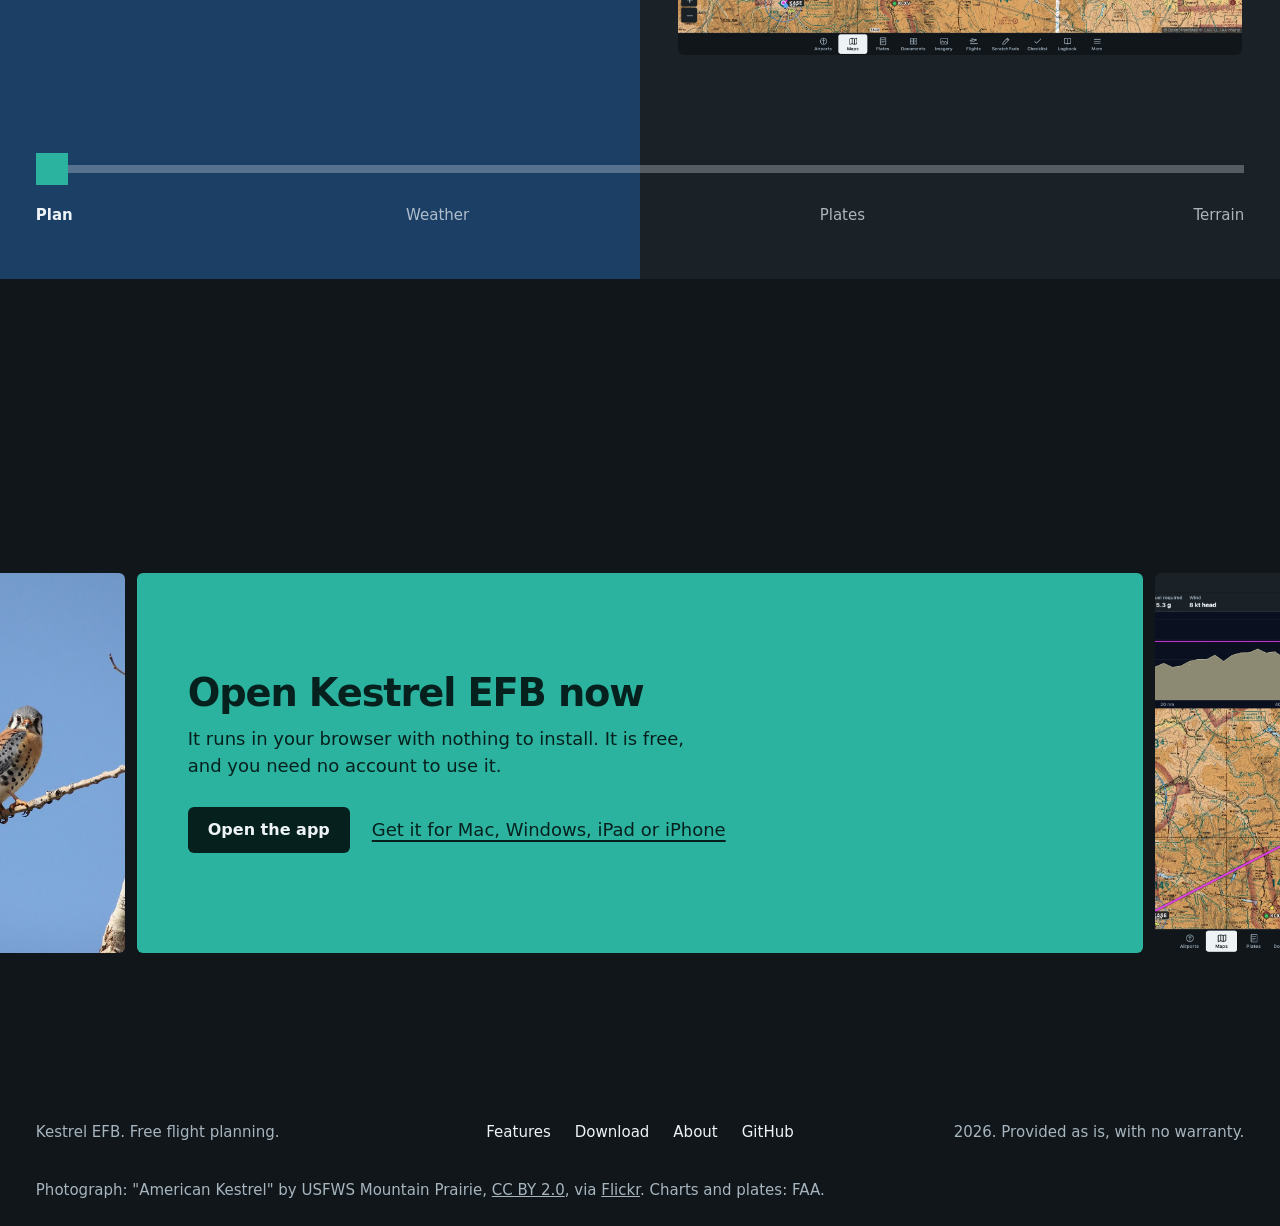
==== commit 49e8269b: "Plain home page: app picture, feature grid, weather check with From and To boxes Co-Authored-By: Cla" ====
--- a/index.html
+++ b/index.html
@@ -21,66 +21,48 @@
 </header>
 <main>
 <section class="hero wrap">
-  <div class="grid">
-    <div class="copy">
-      <h1 data-rise>Free flight planning for pilots</h1>
-      <p data-rise style="--i:1">Kestrel EFB puts FAA charts, weather, routes and approach plates in one app for Mac, Windows, iPad and iPhone.</p>
-      <div class="acts" data-rise style="--i:2">
-        <a class="btn" href="https://algophobic-dev.github.io/Kestrel-EFB-App/">Open the app</a>
-        <a class="link" href="download.html">Download for Mac or Windows</a>
-      </div>
+  <div class="copy">
+    <h1 data-rise>Free flight planning for pilots</h1>
+    <p data-rise style="--i:1">Kestrel EFB puts charts, weather, routes and approach plates in one app for Mac, Windows, iPad and iPhone. Airports and weather cover the whole world.</p>
+    <div class="acts" data-rise style="--i:2">
+      <a class="btn" href="https://algophobic-dev.github.io/Kestrel-EFB-App/">Open the app</a>
+      <a class="link" href="download.html">Download for Mac or Windows</a>
     </div>
   </div>
-  <div class="hero-spacer"></div>
-  <div class="stage">
-    <div class="shot" data-ui><img src="img/map-route.jpg" width="1920" height="1200" alt="Kestrel EFB showing a route from Rocky Mountain Metropolitan to Aspen on an FAA sectional chart, with distance, time and fuel above the map"></div>
-  </div>
+  <div class="shot" data-rise style="--i:3"><img src="img/map-route.jpg" width="1920" height="1200" alt="Kestrel EFB showing a route from Rocky Mountain Metropolitan to Aspen on an FAA sectional chart, with distance, time and fuel above the map"></div>
 </section>
 
-<section aria-labelledby="shows">
-  <div class="wrap grid head2">
-    <h2 id="shows" data-rise style="grid-column: 1 / span 8">Switch on what you fly with</h2>
-    <p class="soft" data-rise style="--i:1; grid-column: 9 / -1; align-self: end">Each layer in the app is one switch. Try them here.</p>
+<section class="wrap" aria-labelledby="inside">
+  <h2 id="inside" data-rise>What's in the app</h2>
+  <div class="grid feats">
+    <div class="feat" data-rise><h3>Charts</h3><p class="soft">FAA VFR sectional, terminal, IFR low and IFR high charts, and VFR charts for much of Europe.</p></div>
+    <div class="feat" data-rise style="--i:1"><h3>Weather</h3><p class="soft">METAR, TAF, animated radar, flight category dots and SIGMETs, in the US and worldwide.</p></div>
+    <div class="feat" data-rise style="--i:2"><h3>Routes</h3><p class="soft">Type a route with airways, SIDs and STARs. Get a NavLog with winds aloft, time and fuel.</p></div>
+    <div class="feat" data-rise><h3>Airports</h3><p class="soft">About 57,000 airports with runways, crosswind, frequencies and current weather.</p></div>
+    <div class="feat" data-rise style="--i:1"><h3>Plates</h3><p class="soft">Current FAA approach plates and airport diagrams for US airports, placed on the map.</p></div>
+    <div class="feat" data-rise style="--i:2"><h3>Terrain</h3><p class="soft">Terrain near your altitude turns yellow, then red. Fly the route in 3D before you go.</p></div>
   </div>
-  <div class="bands">
-    <div class="band on" style="--fill: var(--band-1)" data-rise>
-      <div><h3>Show FAA charts on the map.</h3><p><span>VFR sectional, VFR terminal, IFR low and IFR high charts, straight from the FAA and updated every cycle.</span></p></div>
-      <button class="switch" role="switch" aria-checked="true" aria-label="Show FAA charts on the map"></button>
-    </div>
-    <div class="band" style="--fill: var(--band-2)" data-rise>
-      <div><h3>Show radar and flight categories.</h3><p><span>Animated radar, a VFR to LIFR dot on every reporting airport, SIGMETs, and icing, turbulence and IFR advisories.</span></p></div>
-      <button class="switch" role="switch" aria-checked="false" aria-label="Show radar and flight categories"></button>
-    </div>
-    <div class="band on" style="--fill: var(--band-5)" data-rise>
-      <div><h3>Warn me about terrain and obstacles.</h3><p><span>Terrain within 1,000 ft of your altitude turns yellow. Within 100 ft it turns red. Obstacles and airspace show in the route profile.</span></p></div>
-      <button class="switch" role="switch" aria-checked="true" aria-label="Warn me about terrain and obstacles"></button>
-    </div>
-    <div class="band" style="--fill: var(--band-3)" data-rise>
-      <div><h3>Place approach plates on the map.</h3><p><span>Current FAA plates for every US airport that has them. Approach plates sit on the map at their true position.</span></p></div>
-      <button class="switch" role="switch" aria-checked="false" aria-label="Place approach plates on the map"></button>
-    </div>
-    <div class="band" style="--fill: var(--band-4)" data-rise>
-      <div><h3>Keep my flights on every device.</h3><p><span>Sign in with a username and password. Aircraft, flights, logbook and checklists sync. No email needed.</span></p></div>
-      <button class="switch" role="switch" aria-checked="false" aria-label="Keep my flights on every device"></button>
-    </div>
-  </div>
+  <p class="more" data-rise><a class="link" href="features.html">See every feature</a></p>
 </section>
 
-<section class="type-route" aria-labelledby="try">
+<section class="check" aria-labelledby="try">
   <div class="wrap">
-    <h2 id="try" data-rise><label for="route">Type a route</label></h2>
-    <form id="route-form" data-ui>
-      <input id="route" name="route" type="text" value="KBJC KASE" maxlength="24" autocomplete="off" autocapitalize="characters" spellcheck="false" aria-describedby="route-hint">
+    <h2 id="try" data-rise>Check the weather for a flight</h2>
+    <p class="soft lead2" data-rise style="--i:1">Enter the airport you leave from and the one you fly to. You get the distance and each airport's current weather.</p>
+    <form id="route-form" class="route-form" data-rise style="--i:2">
+      <label><span>From</span><input id="from" name="from" type="text" value="KBJC" placeholder="e.g. KBJC" maxlength="4" autocomplete="off" autocapitalize="characters" spellcheck="false"></label>
+      <label><span>To</span><input id="to" name="to" type="text" value="KASE" placeholder="e.g. KASE" maxlength="4" autocomplete="off" autocapitalize="characters" spellcheck="false"></label>
+      <button class="btn" type="submit">Show weather</button>
     </form>
-    <p id="route-hint" class="soft hint">Live weather and distance for two US airports, from the National Weather Service.</p>
+    <div class="examples">
+      <span class="soft">Examples:</span>
+      <button class="btn quiet sm" type="button">KSEA KPDX</button>
+      <button class="btn quiet sm" type="button">EGLL LFPG</button>
+      <button class="btn quiet sm" type="button">KLEX KCVG</button>
+    </div>
+    <p class="soft small hint">Use four-letter ICAO codes, such as KJFK or EGLL. Weather from aviationweather.gov.</p>
     <div id="answer" class="answer" aria-live="polite">
       <noscript><p class="soft">Turn on JavaScript to see live weather here, or <a class="link" href="https://algophobic-dev.github.io/Kestrel-EFB-App/">open the app</a>.</p></noscript>
-    </div>
-    <div class="examples">
-      <span class="soft">Or try</span>
-      <button class="btn quiet sm" type="button">KSEA KPDX</button>
-      <button class="btn quiet sm" type="button">KJFK KBOS</button>
-      <button class="btn quiet sm" type="button">KLEX KCVG</button>
     </div>
   </div>
 </section>
--- a/css/site.css
+++ b/css/site.css
@@ -53,42 +53,37 @@
 .link:hover { color: var(--accent); }
 .acts { display: flex; flex-wrap: wrap; align-items: center; gap: 14px 22px; margin-top: 28px; }
 
-/* Home hero: headline upper left, the app on a teal stage bleeding off the right and bottom */
-.hero { position: relative; min-height: min(100svh - 76px, 900px); margin-top: 0; padding-top: clamp(36px, 7vh, 88px); overflow: hidden; }
-.hero .copy { grid-column: 1 / span 7; position: relative; z-index: 1; }
-.hero .copy p { margin-top: 28px; max-width: 42ch; }
-.stage { position: absolute; left: 34%; right: 0; top: 46%; bottom: 0; background: var(--accent); overflow: hidden;
-  clip-path: polygon(clamp(72px, 12vw, 190px) 0, 100% 0, 100% 100%, 0 100%, 0 clamp(60px, 9vw, 140px)); }
-.stage .shot { position: absolute; left: clamp(28px, 4vw, 56px); top: clamp(28px, 4vw, 56px); width: max(760px, 62vw); border-radius: var(--r); overflow: hidden; }
-.stage .shot img { width: 100%; }
-.hero-spacer { height: clamp(300px, 46vh, 480px); }
-
-/* Feature bands with switches */
-.bands { margin-top: clamp(36px, 5vw, 64px); }
-.band { display: grid; grid-template-columns: minmax(0, 1fr) auto; align-items: center; gap: 24px; min-height: clamp(132px, 19vh, 190px); padding: 22px var(--m); transition: background .35s var(--ease); }
-.band h3 { color: var(--soft); font-size: clamp(22px, 2.5vw, 36px); transition: color .25s; }
-.band p { display: grid; grid-template-rows: 0fr; margin-top: 0; font-size: var(--body); max-width: 70ch; transition: grid-template-rows .35s var(--ease), margin .35s var(--ease), opacity .3s; opacity: 0; }
-.band p > span { overflow: hidden; }
-.band.on { background: var(--fill); }
-.band.on h3 { color: var(--ink); }
-.band.on p { grid-template-rows: 1fr; margin-top: 8px; opacity: 1; }
-.switch { position: relative; width: 76px; height: 44px; border-radius: 22px; border: 0; padding: 0; cursor: pointer; background: var(--raised); transition: background .2s; flex: none; }
-.switch::after { content: ""; position: absolute; left: 5px; top: 5px; width: 34px; height: 34px; border-radius: 50%; background: var(--soft); transition: transform .25s var(--ease), background .2s; }
-.switch[aria-checked="true"] { background: var(--ink); }
-.switch[aria-checked="true"]::after { transform: translateX(32px); background: var(--fill, var(--accent)); }
-.switch:hover::after { background: var(--ink); }
-.switch[aria-checked="true"]:hover::after { background: var(--fill, var(--accent)); }
-.switch:active::after { width: 40px; }
-
-/* Route you can type */
-.type-route { padding-block: clamp(40px, 6vw, 80px); background: var(--panel); margin-top: var(--gap); }
-.type-route input { display: block; width: 100%; margin-top: 18px; padding: 0; border: 0; border-radius: 0; background: none; color: var(--accent); caret-color: var(--ink);
-  font: 650 clamp(44px, 8vw, 132px)/1.05 var(--font); letter-spacing: -.04em; text-transform: uppercase; outline: none; }
-.type-route input::placeholder { color: var(--raised); }
-.type-route .hint { margin-top: 10px; }
-.answer { display: grid; grid-template-columns: repeat(12, minmax(0, 1fr)); column-gap: clamp(12px, 1.6vw, 24px); row-gap: 20px; margin-top: 40px; min-height: 230px; align-items: start; }
+/* Home hero: text, then the app */
+.hero { margin-top: 0; padding-top: clamp(36px, 6vw, 80px); }
+.hero .copy { max-width: 760px; }
+.hero .copy p { margin-top: 24px; max-width: 52ch; }
+.hero .shot { margin-top: clamp(40px, 5vw, 64px); border-radius: 10px; overflow: hidden; border: 1px solid var(--raised); box-shadow: 0 24px 60px rgba(0, 0, 0, .45); }
+.hero .shot img { width: 100%; }
+
+/* What's in the app */
+.feats { row-gap: 12px; margin-top: 32px; }
+.feat { grid-column: span 4; background: var(--panel); border-radius: var(--r); padding: 24px; }
+.feat h3 { font-size: 22px; }
+.feat p { margin-top: 8px; }
+.more { margin-top: 24px; }
+
+/* Weather check between two airports */
+.check { padding-block: clamp(48px, 6vw, 80px); background: var(--panel); }
+.check .lead2 { margin-top: 12px; }
+.route-form { display: flex; flex-wrap: wrap; align-items: end; gap: 12px 16px; margin-top: 28px; }
+.route-form label { display: flex; flex-direction: column; gap: 6px; font-size: var(--small); font-weight: 600; }
+.route-form input { width: 160px; height: 52px; padding: 0 14px; border: 2px solid #3a4853; border-radius: var(--r); background: var(--ground); color: var(--ink);
+  font: 600 22px/1 var(--font); letter-spacing: .04em; text-transform: uppercase; }
+.route-form input::placeholder { color: #5d6b75; text-transform: none; letter-spacing: 0; font-weight: 400; font-size: 17px; }
+.route-form input:hover { border-color: #52626e; }
+.route-form input:focus { outline: none; border-color: var(--accent); }
+.route-form .btn { height: 52px; }
+.check .hint { margin-top: 14px; }
+.answer { display: grid; grid-template-columns: repeat(12, minmax(0, 1fr)); column-gap: clamp(12px, 1.6vw, 24px); row-gap: 20px; margin-top: 32px; align-items: start; }
+.answer > p { grid-column: 1 / -1; }
 .leg { grid-column: span 4; }
 .leg .big { font-size: var(--h2); font-weight: 650; letter-spacing: -.03em; line-height: 1.05; font-variant-numeric: tabular-nums; }
+.leg .soft { margin-top: 8px; }
 .stn { grid-column: span 4; background: var(--raised); border-radius: var(--r); padding: 18px 20px; }
 .stn .id { display: flex; align-items: center; gap: 10px; font-weight: 700; font-size: var(--statement); }
 .stn .cat { font-size: var(--small); font-weight: 700; padding: 3px 8px; border-radius: 4px; color: #06120a; }
@@ -96,7 +91,7 @@
 .stn dl { display: grid; grid-template-columns: auto 1fr; gap: 4px 16px; margin: 12px 0 0; font-size: var(--body); font-variant-numeric: tabular-nums; }
 .stn dt { color: var(--soft); } .stn dd { margin: 0; text-align: right; font-weight: 600; }
 .stn .raw { margin-top: 12px; font-size: var(--small); color: var(--soft); overflow-wrap: anywhere; }
-.examples { display: flex; flex-wrap: wrap; gap: 10px; margin-top: 36px; align-items: center; }
+.examples { display: flex; flex-wrap: wrap; gap: 10px; margin-top: 16px; align-items: center; }
 
 /* Drag through the stages */
 .stages { margin-top: var(--gap); }
@@ -181,21 +176,18 @@
 /* Motion: parts of each section rise in turn; content stays visible without script */
 .js [data-rise] { opacity: 0; transform: translateY(24px); transition: opacity .7s var(--ease), transform .7s var(--ease); transition-delay: calc(var(--i, 0) * 80ms); }
 .js [data-rise].in { opacity: 1; transform: none; }
-.js .stage .shot { clip-path: inset(0 0 100% 0); }
-.js .stage .shot img { transform: scale(1.12); }
-.js .stage.in .shot { clip-path: inset(0); transition: clip-path 1.1s var(--ease) .15s; }
-.js .stage.in .shot img { transform: none; transition: transform 1.4s var(--ease) .15s; }
 .drift img { animation: drift 26s ease-in-out infinite alternate; }
 @keyframes drift { from { transform: scale(1.02) translate3d(0, 0, 0); } to { transform: scale(1.1) translate3d(-2%, -2%, 0); } }
 @media (prefers-reduced-motion: reduce) {
   html { scroll-behavior: auto; }
-  .js [data-rise], .js .stage .shot, .js .stage .shot img { opacity: 1; transform: none; clip-path: none; transition: none; }
+  .js [data-rise] { opacity: 1; transform: none; clip-path: none; transition: none; }
   .drift img { animation: none; }
   * { transition-duration: .01ms !important; }
 }
 
 @media (max-width: 900px) {
   .leg, .stn { grid-column: span 6; }
+  .feat { grid-column: span 6; }
   .cols > div { grid-column: span 6; }
   .row { row-gap: 0; padding-top: 6px; }
   .row .text, .row.flip .text { display: contents; }
@@ -211,17 +203,12 @@
   .head2 > * { grid-column: 1 / -1 !important; }
   .head2 p { margin-top: 12px; }
   .stages .see .frame { aspect-ratio: 4 / 3; }
-  .hero { min-height: 0; padding-top: 28px; overflow: visible; }
-  .hero .copy { grid-column: 1 / -1; }
-  .stage { position: relative; left: auto; top: auto; margin: 44px calc(var(--m) * -1) 0; height: 340px; clip-path: polygon(72px 0, 100% 0, 100% 100%, 0 100%, 0 56px); }
-  .stage .shot { left: 16px; top: 16px; width: 700px; }
-  .hero-spacer { display: none; }
-  .band { min-height: 132px; }
-  .band h3 { font-size: 6vw; }
-  .band p { font-size: var(--small); }
-  .type-route input { font-size: 11vw; }
+  .hero { padding-top: 28px; }
+  .feat { grid-column: 1 / -1; }
+  .route-form label { flex: 1 1 120px; }
+  .route-form input { width: 100%; }
+  .route-form .btn { flex: 1 1 100%; }
   .leg, .stn { grid-column: 1 / -1; }
-  .answer { min-height: 0; }
   .examples .btn { flex: 1 1 auto; }
   .stages .split { grid-template-columns: 1fr; min-height: 0; }
   .stages .see { order: 1; padding: 20px var(--m) 20px; }
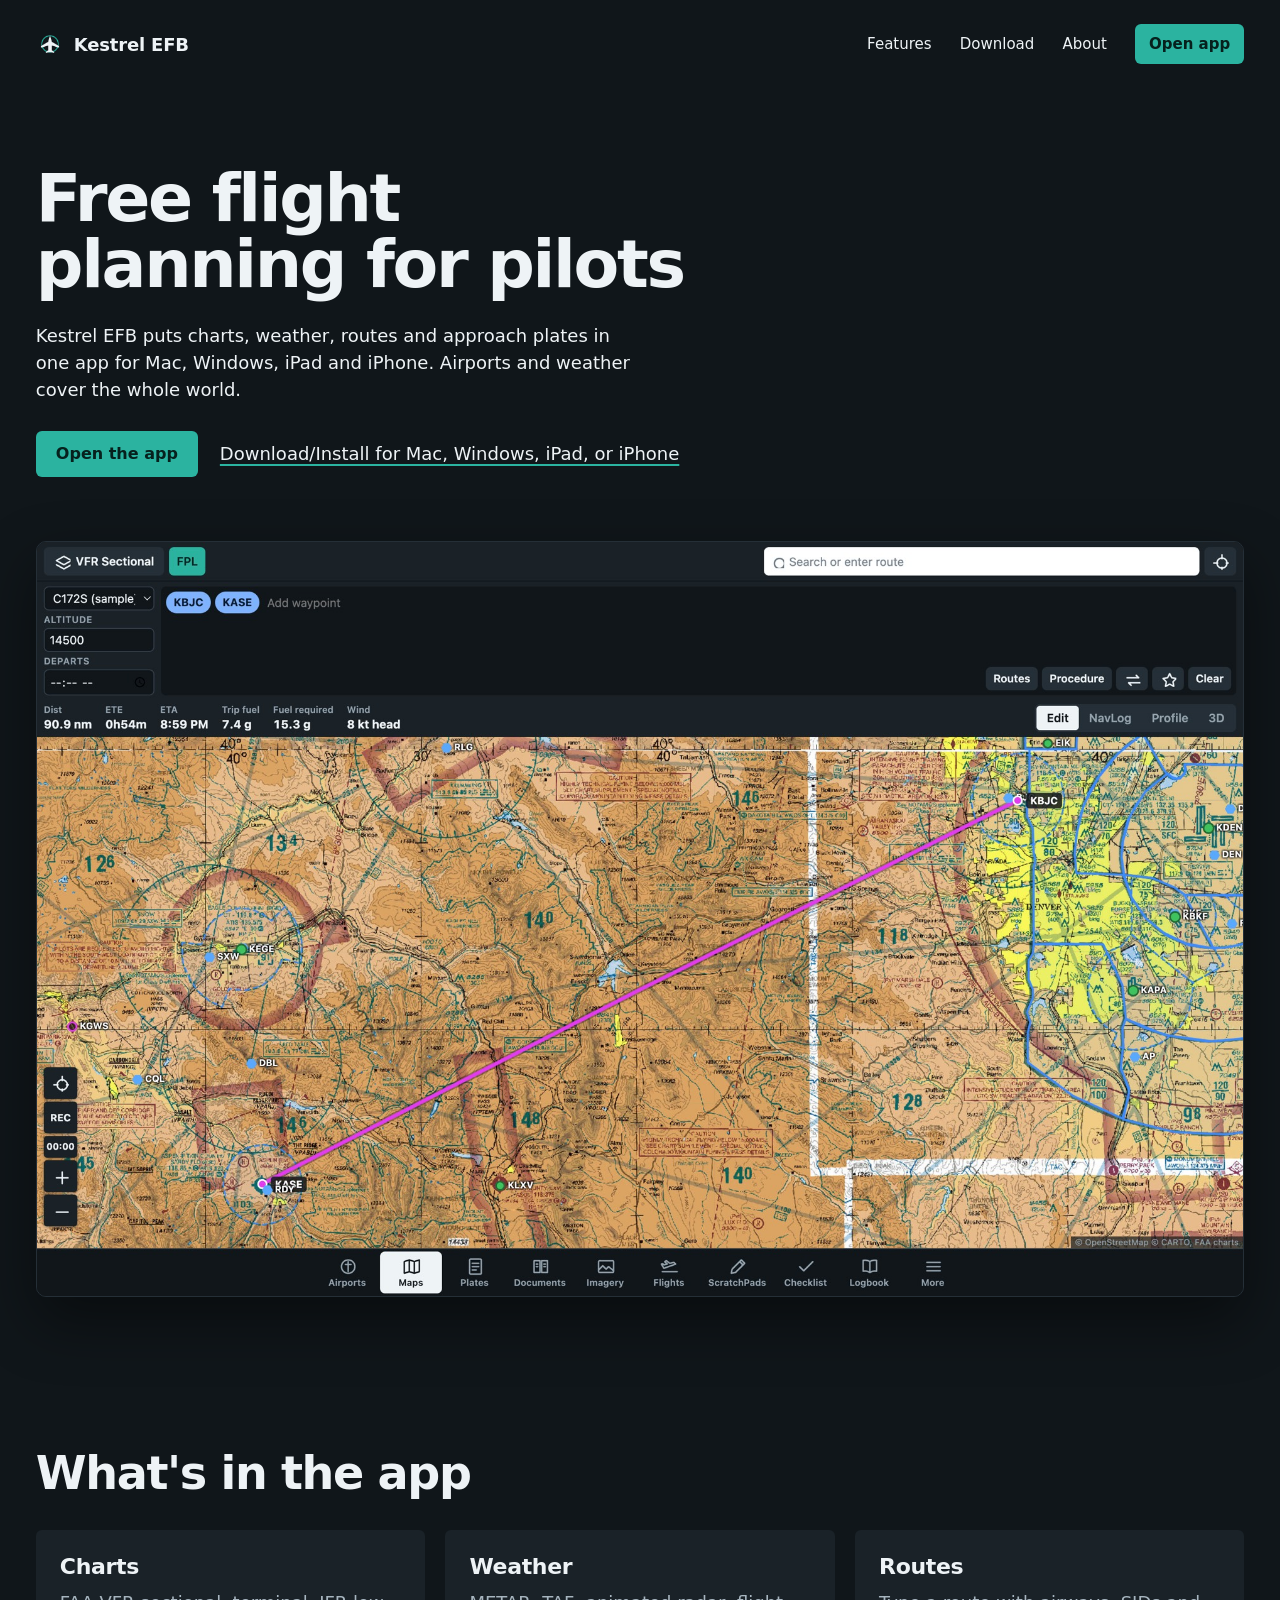
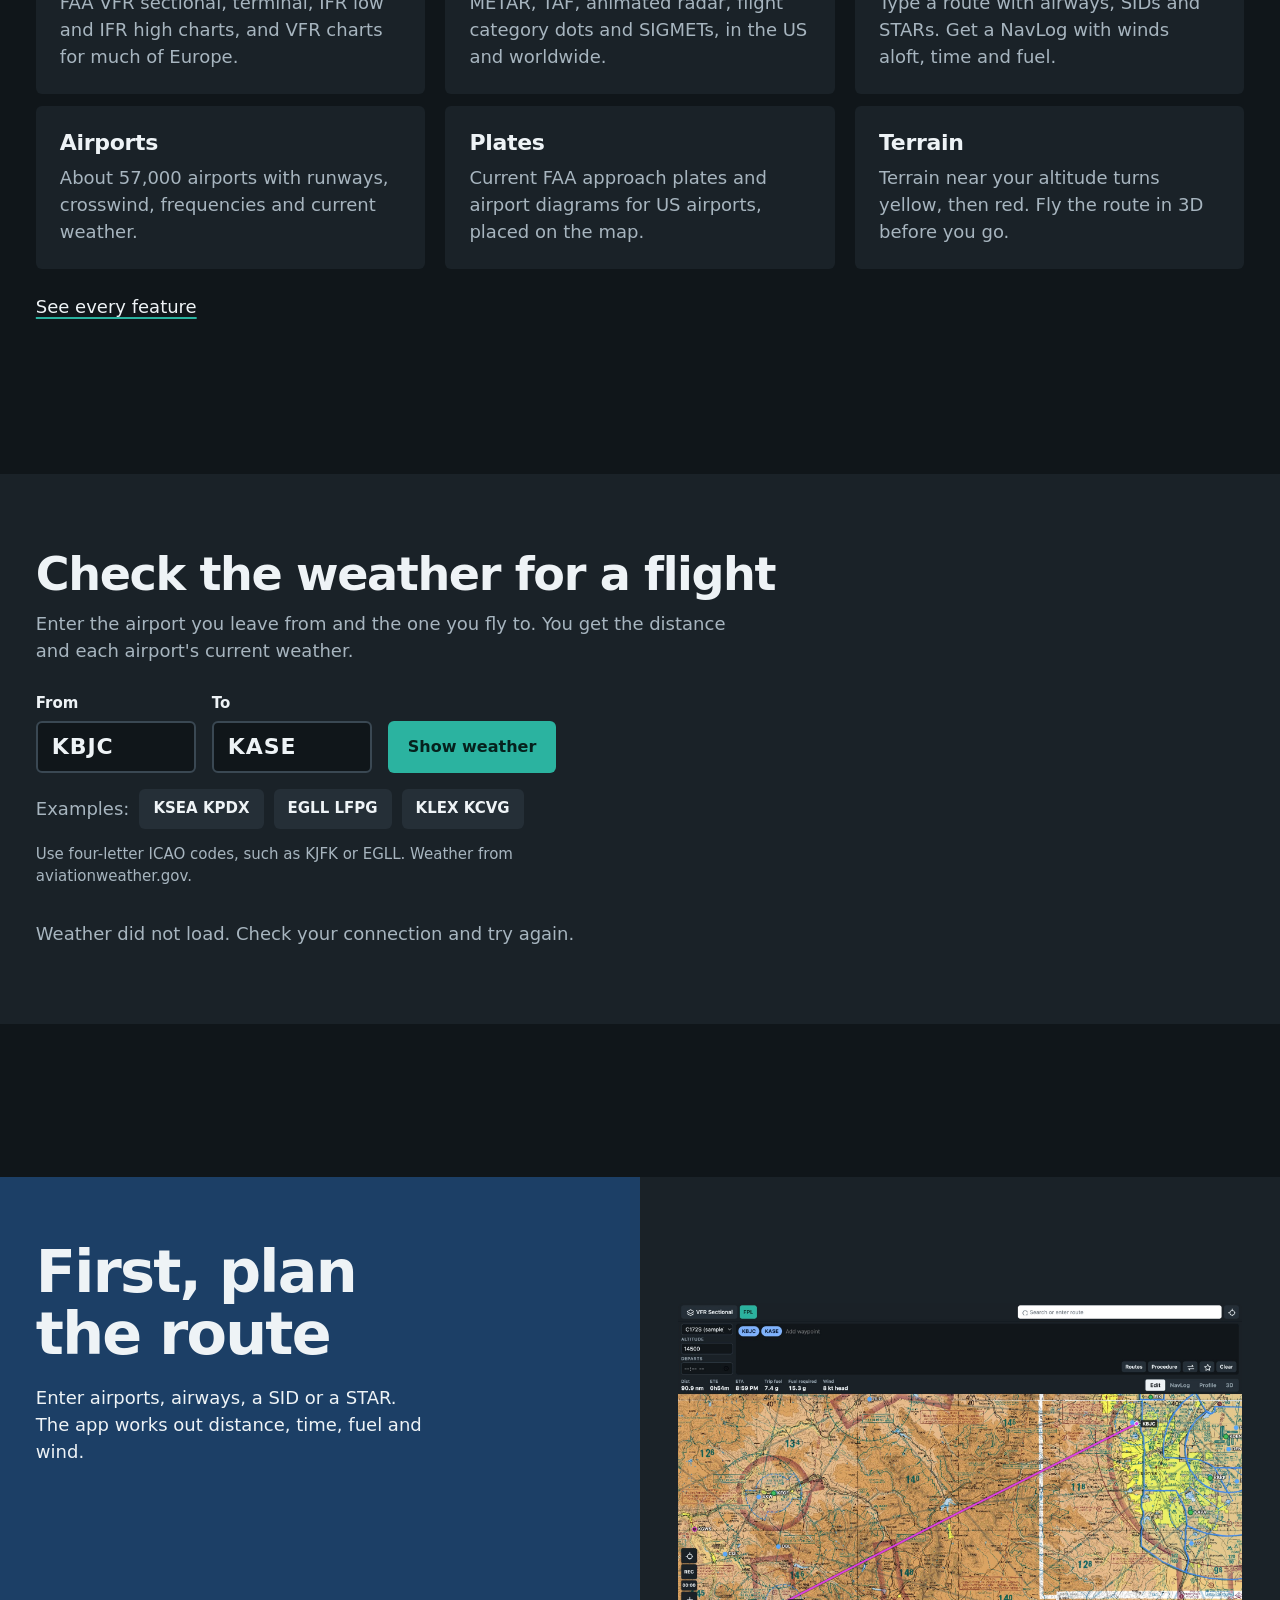
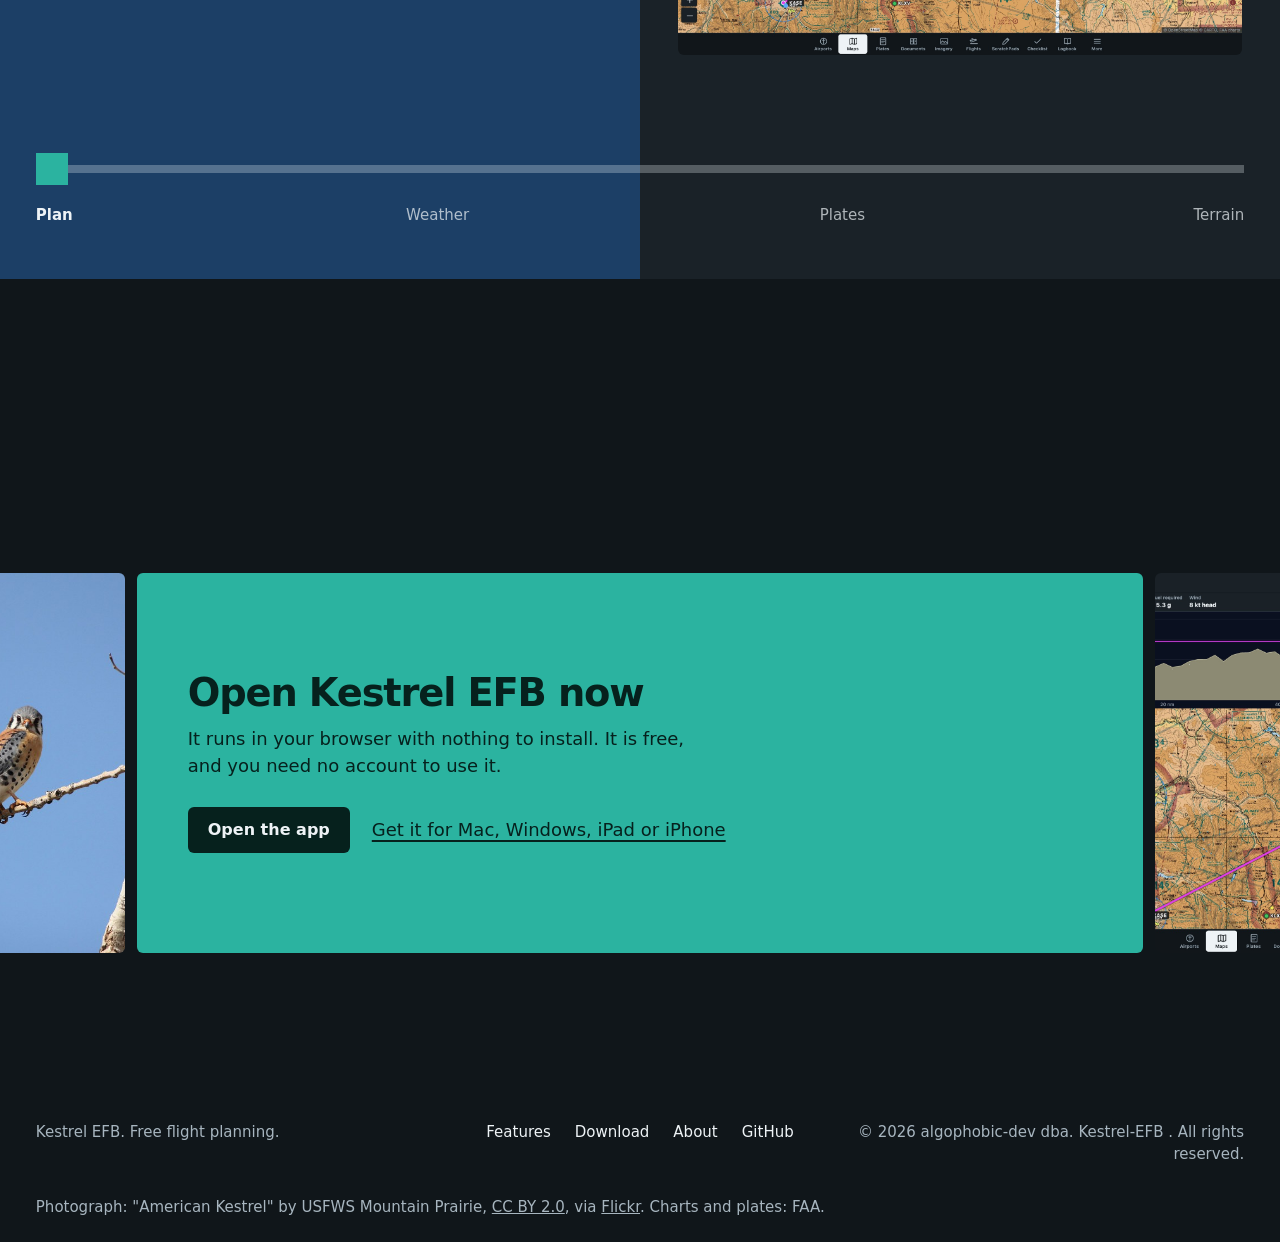
==== commit ea23f1ed: "edit indexes" ====
--- a/index.html
+++ b/index.html
@@ -17,7 +17,7 @@
 <body>
 <header class="nav">
   <a class="mark" href="./"><img src="img/icon-180.png" width="28" height="28" alt="">Kestrel EFB</a>
-  <nav aria-label="Main"><ul><li><a href="features.html">Features</a></li><li class=opt2><a href="download.html">Download</a></li><li class=opt><a href="about.html">About</a></li><li><a class="btn sm" href="https://algophobic-dev.github.io/Kestrel-EFB-App/">Open the app</a></li></ul></nav>
+  <nav aria-label="Main"><ul><li><a href="features.html">Features</a></li><li class=opt2><a href="download.html">Download</a></li><li class=opt><a href="about.html">About</a></li><li><a class="btn sm" href="https://algophobic-dev.github.io/Kestrel-EFB-App/">Open app</a></li></ul></nav>
 </header>
 <main>
 <section class="hero wrap">
@@ -26,7 +26,7 @@
     <p data-rise style="--i:1">Kestrel EFB puts charts, weather, routes and approach plates in one app for Mac, Windows, iPad and iPhone. Airports and weather cover the whole world.</p>
     <div class="acts" data-rise style="--i:2">
       <a class="btn" href="https://algophobic-dev.github.io/Kestrel-EFB-App/">Open the app</a>
-      <a class="link" href="download.html">Download for Mac or Windows</a>
+      <a class="link" href="download.html">Download/Install for Mac, Windows, iPad, or iPhone</a>
     </div>
   </div>
   <div class="shot" data-rise style="--i:3"><img src="img/map-route.jpg" width="1920" height="1200" alt="Kestrel EFB showing a route from Rocky Mountain Metropolitan to Aspen on an FAA sectional chart, with distance, time and fuel above the map"></div>
@@ -115,7 +115,7 @@
 <footer>
   <div>Kestrel EFB. Free flight planning.</div>
   <nav aria-label="Footer"><a href="features.html">Features</a><a href="download.html">Download</a><a href="about.html">About</a><a href="https://github.com/algophobic-dev/Kestrel-EFB-App">GitHub</a></nav>
-  <div class="end">2026. Provided as is, with no warranty.</div>
+  <div class="end">&copy; 2026 algophobic-dev dba. Kestrel-EFB . All rights reserved.</div>
 </footer>
 <p class="credit">Photograph: "American Kestrel" by USFWS Mountain Prairie, <a href="https://creativecommons.org/licenses/by/2.0/">CC BY 2.0</a>, via <a href="https://www.flickr.com/photos/51986662@N05/15290757126">Flickr</a>. Charts and plates: FAA.</p>
 <script type="module" src="js/site.js"></script>
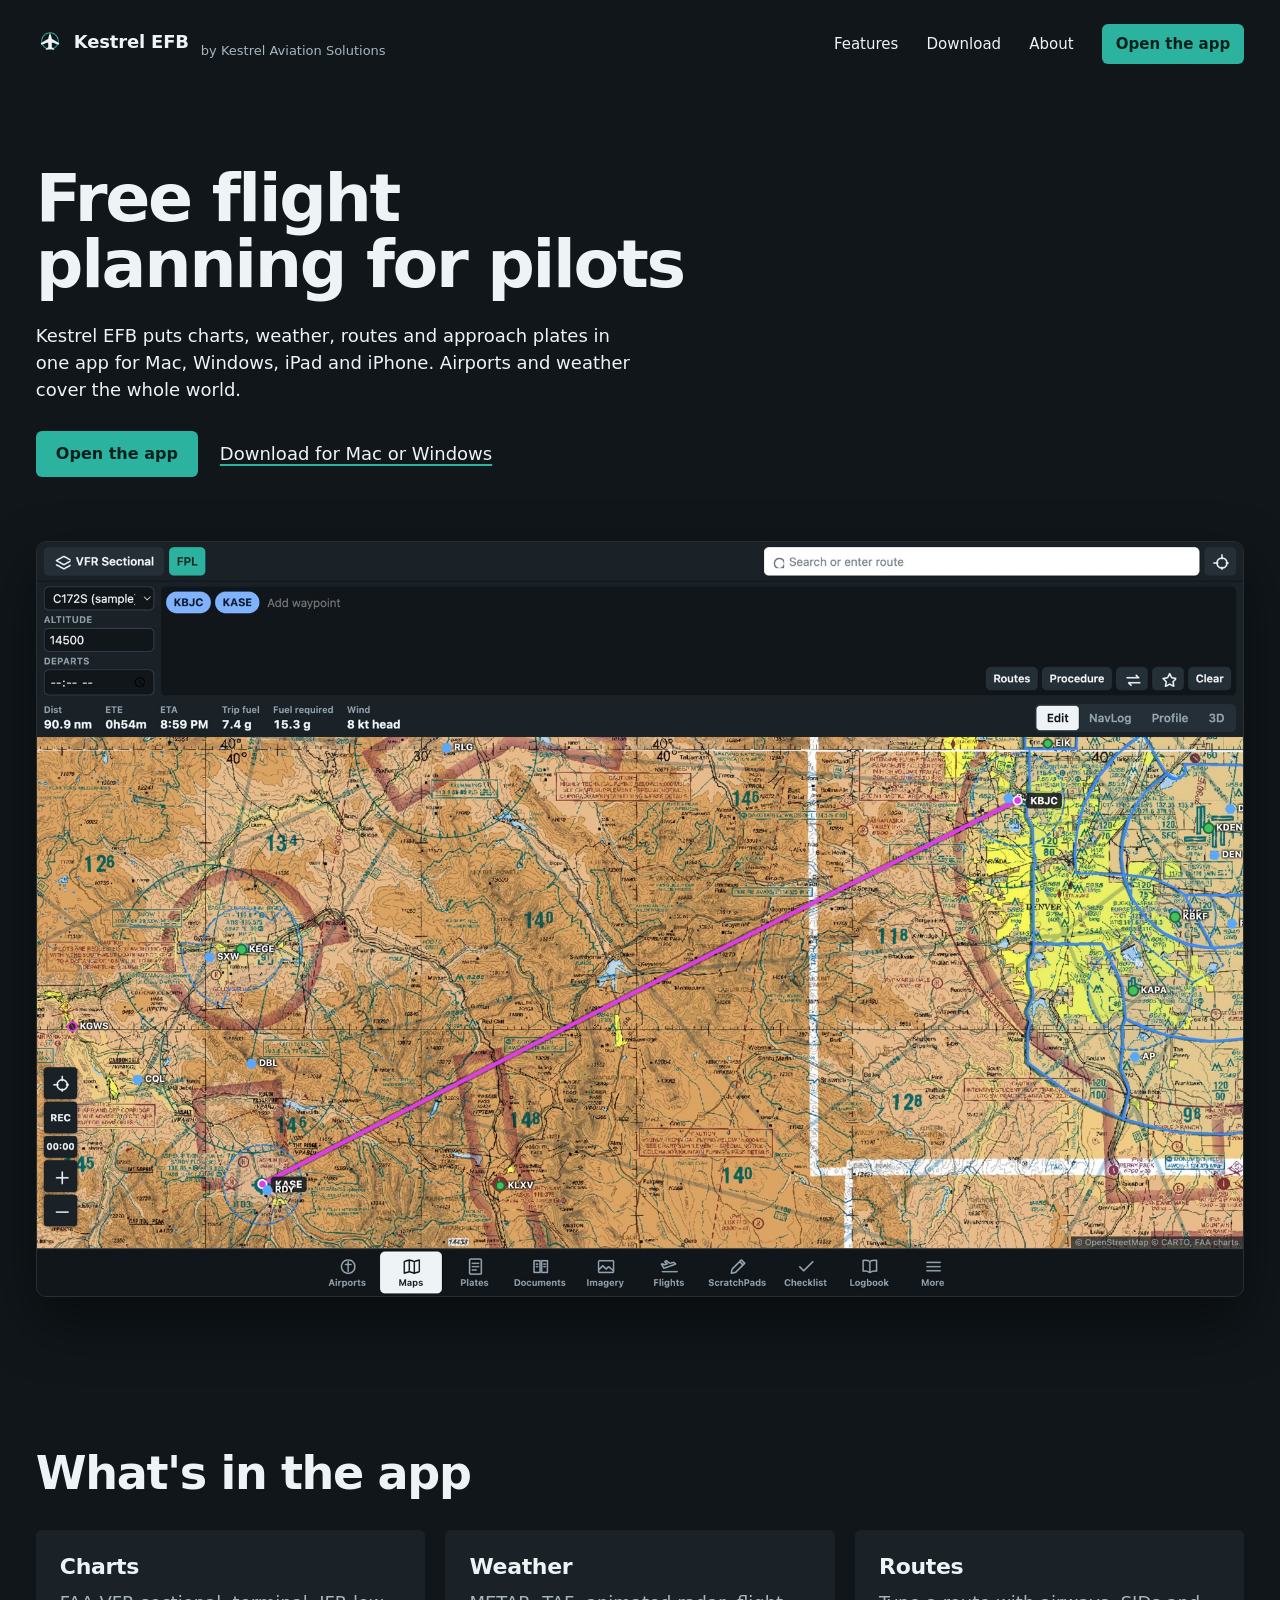
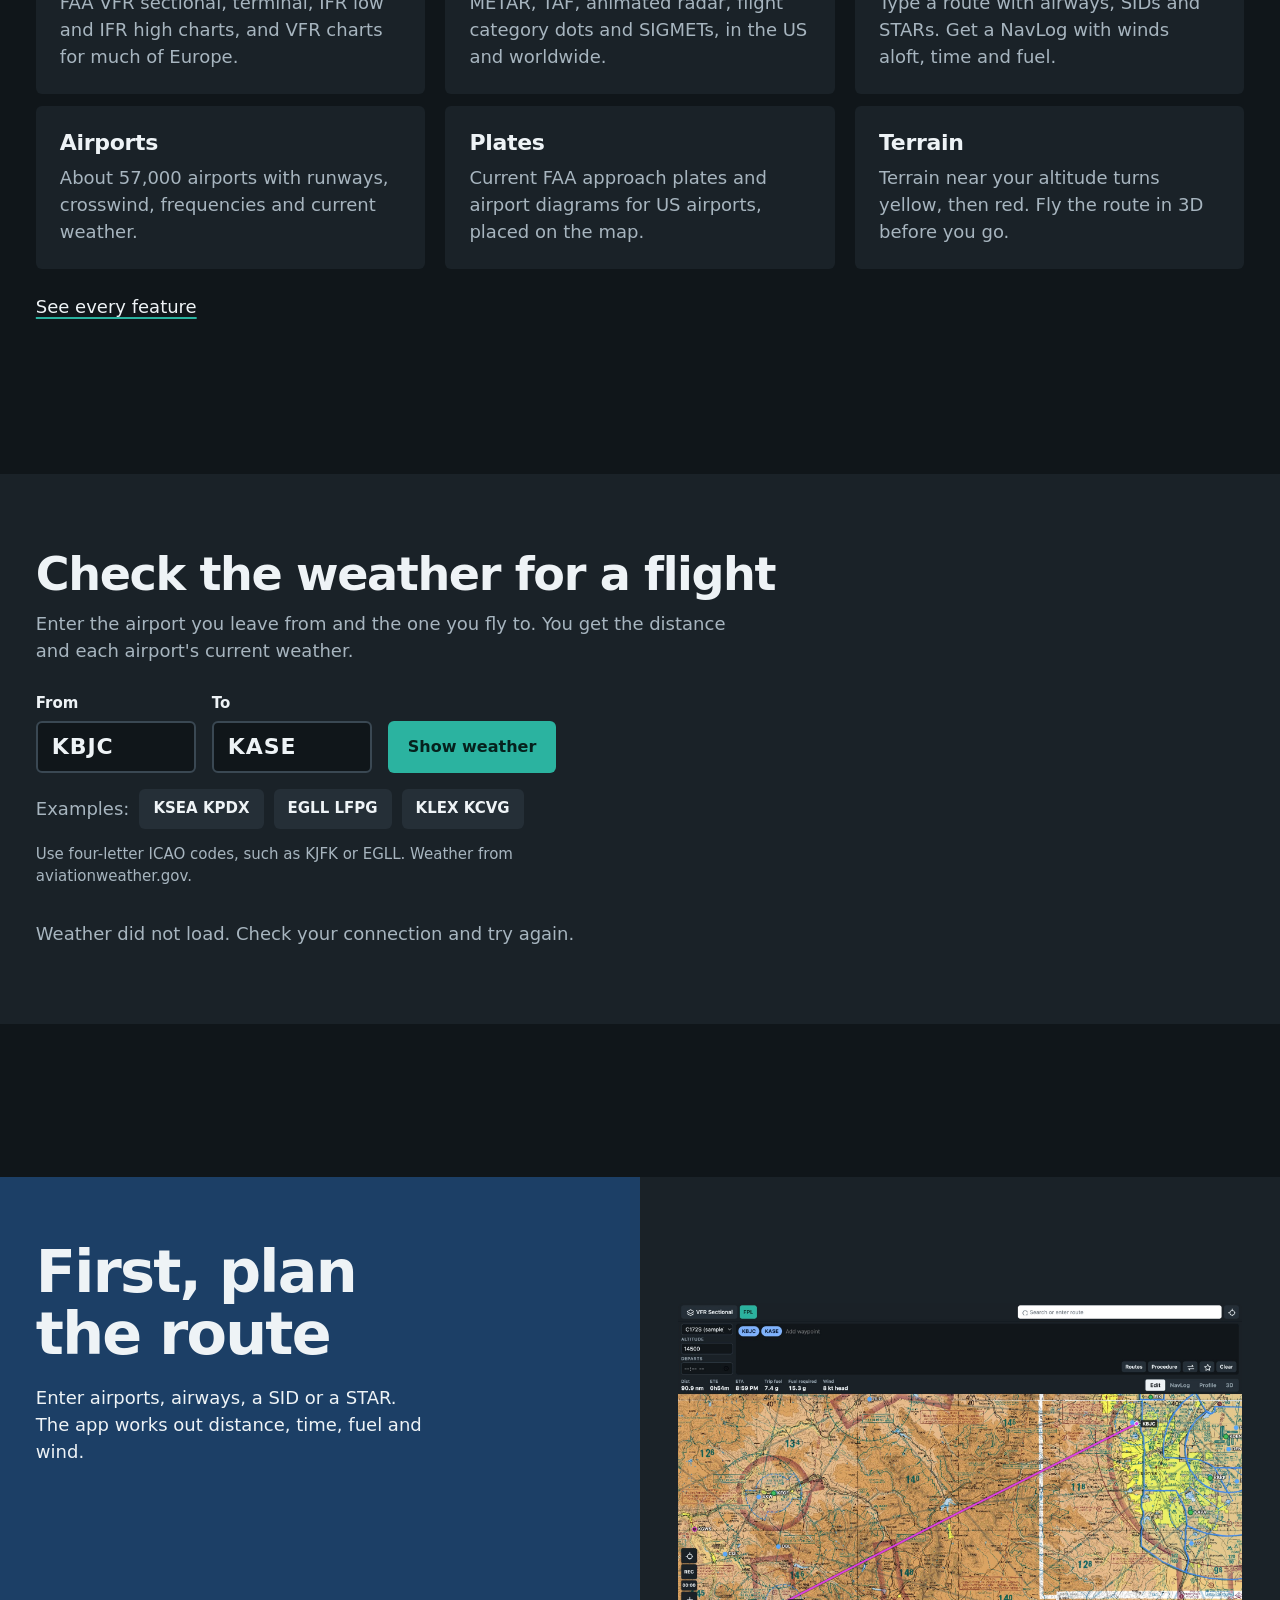
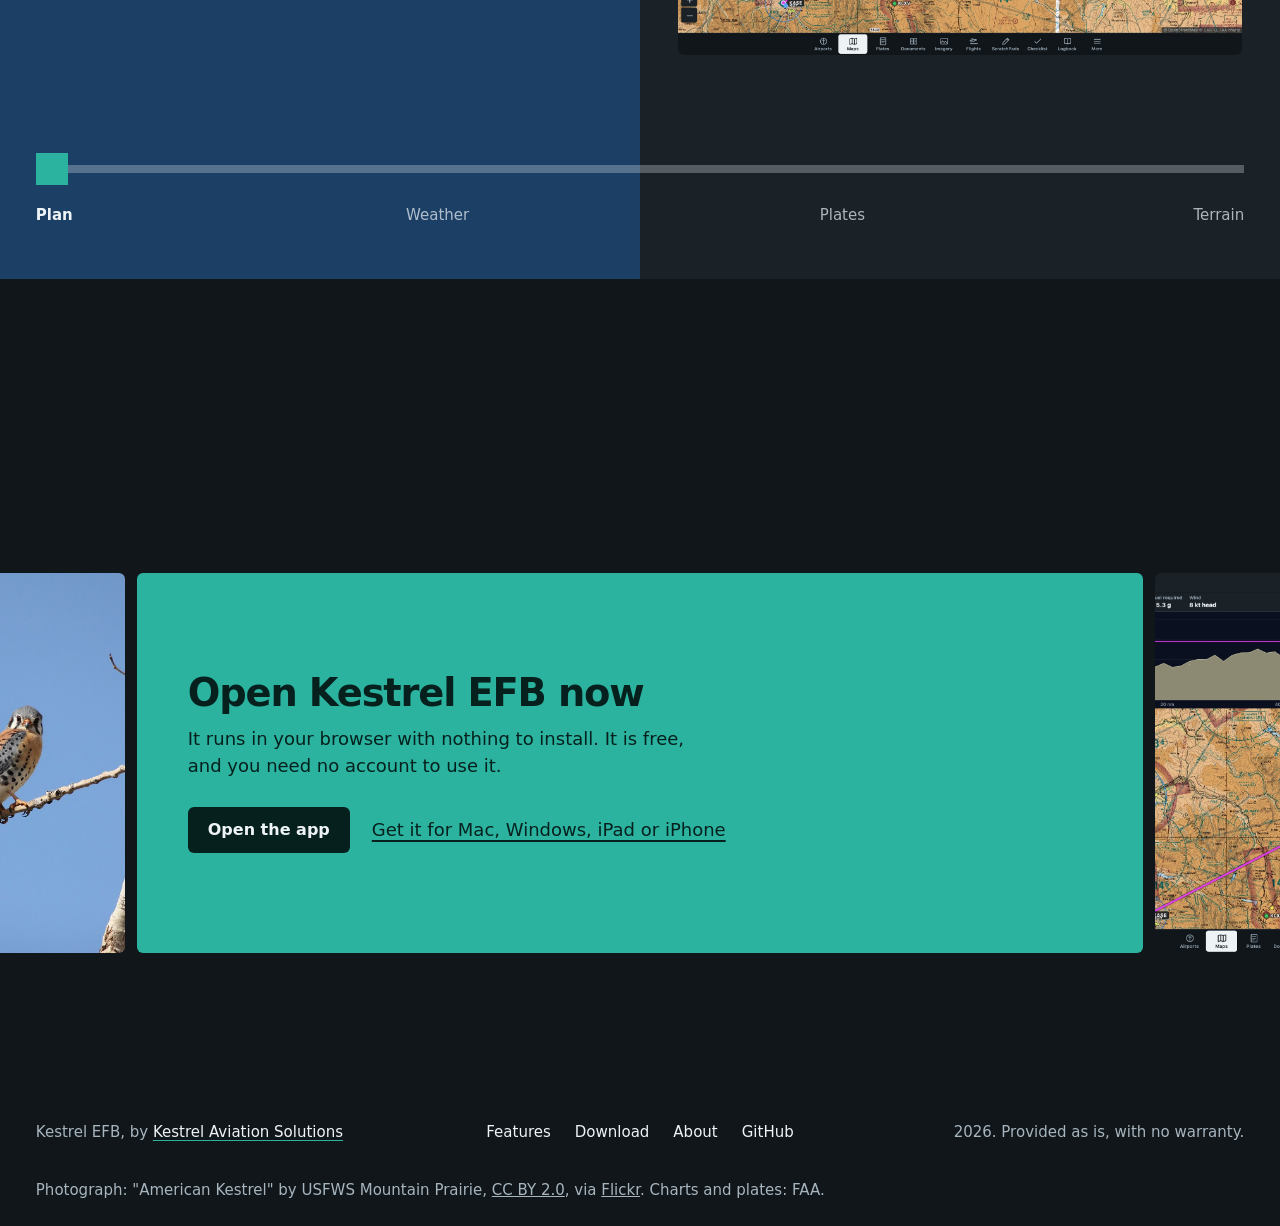
==== commit 2c2fc89e: "Link to Kestrel Aviation Solutions, point to app.efb.kestrelaviation.tech, add CNAME for efb.kestrel" ====
--- a/index.html
+++ b/index.html
@@ -16,8 +16,8 @@
 </head>
 <body>
 <header class="nav">
-  <a class="mark" href="./"><img src="img/icon-180.png" width="28" height="28" alt="">Kestrel EFB</a>
-  <nav aria-label="Main"><ul><li><a href="features.html">Features</a></li><li class=opt2><a href="download.html">Download</a></li><li class=opt><a href="about.html">About</a></li><li><a class="btn sm" href="https://algophobic-dev.github.io/Kestrel-EFB-App/">Open app</a></li></ul></nav>
+  <div class="brand"><a class="mark" href="./"><img src="img/icon-180.png" width="28" height="28" alt="">Kestrel EFB</a><a class="by-top" href="https://kestrelaviation.tech">by Kestrel Aviation Solutions</a></div>
+  <nav aria-label="Main"><ul><li><a href="features.html">Features</a></li><li class=opt2><a href="download.html">Download</a></li><li class=opt><a href="about.html">About</a></li><li><a class="btn sm" href="https://app.efb.kestrelaviation.tech/">Open the app</a></li></ul></nav>
 </header>
 <main>
 <section class="hero wrap">
@@ -25,8 +25,8 @@
     <h1 data-rise>Free flight planning for pilots</h1>
     <p data-rise style="--i:1">Kestrel EFB puts charts, weather, routes and approach plates in one app for Mac, Windows, iPad and iPhone. Airports and weather cover the whole world.</p>
     <div class="acts" data-rise style="--i:2">
-      <a class="btn" href="https://algophobic-dev.github.io/Kestrel-EFB-App/">Open the app</a>
-      <a class="link" href="download.html">Download/Install for Mac, Windows, iPad, or iPhone</a>
+      <a class="btn" href="https://app.efb.kestrelaviation.tech/">Open the app</a>
+      <a class="link" href="download.html">Download for Mac or Windows</a>
     </div>
   </div>
   <div class="shot" data-rise style="--i:3"><img src="img/map-route.jpg" width="1920" height="1200" alt="Kestrel EFB showing a route from Rocky Mountain Metropolitan to Aspen on an FAA sectional chart, with distance, time and fuel above the map"></div>
@@ -62,7 +62,7 @@
     </div>
     <p class="soft small hint">Use four-letter ICAO codes, such as KJFK or EGLL. Weather from aviationweather.gov.</p>
     <div id="answer" class="answer" aria-live="polite">
-      <noscript><p class="soft">Turn on JavaScript to see live weather here, or <a class="link" href="https://algophobic-dev.github.io/Kestrel-EFB-App/">open the app</a>.</p></noscript>
+      <noscript><p class="soft">Turn on JavaScript to see live weather here, or <a class="link" href="https://app.efb.kestrelaviation.tech/">open the app</a>.</p></noscript>
     </div>
   </div>
 </section>
@@ -103,7 +103,7 @@
       <h2 id="open">Open Kestrel EFB now</h2>
       <p>It runs in your browser with nothing to install. It is free, and you need no account to use it.</p>
       <div class="acts">
-        <a class="btn dark" href="https://algophobic-dev.github.io/Kestrel-EFB-App/">Open the app</a>
+        <a class="btn dark" href="https://app.efb.kestrelaviation.tech/">Open the app</a>
         <a class="link" href="download.html">Get it for Mac, Windows, iPad or iPhone</a>
       </div>
     </div>
@@ -113,9 +113,9 @@
 
 </main>
 <footer>
-  <div>Kestrel EFB. Free flight planning.</div>
+  <div>Kestrel EFB, by <a class="by" href="https://kestrelaviation.tech">Kestrel Aviation Solutions</a></div>
   <nav aria-label="Footer"><a href="features.html">Features</a><a href="download.html">Download</a><a href="about.html">About</a><a href="https://github.com/algophobic-dev/Kestrel-EFB-App">GitHub</a></nav>
-  <div class="end">&copy; 2026 algophobic-dev dba. Kestrel-EFB . All rights reserved.</div>
+  <div class="end">2026. Provided as is, with no warranty.</div>
 </footer>
 <p class="credit">Photograph: "American Kestrel" by USFWS Mountain Prairie, <a href="https://creativecommons.org/licenses/by/2.0/">CC BY 2.0</a>, via <a href="https://www.flickr.com/photos/51986662@N05/15290757126">Flickr</a>. Charts and plates: FAA.</p>
 <script type="module" src="js/site.js"></script>
--- a/css/site.css
+++ b/css/site.css
@@ -34,6 +34,10 @@
 .nav { display: flex; align-items: center; justify-content: space-between; gap: 16px; padding: 24px var(--m); font-size: var(--small); }
 .nav .mark { display: flex; align-items: center; gap: 10px; white-space: nowrap; font-weight: 700; font-size: 18px; text-decoration: none; letter-spacing: -.01em; }
 .nav .mark img { width: 28px; height: 28px; border-radius: 6px; }
+.brand { display: flex; align-items: baseline; gap: 12px; min-width: 0; }
+.by-top { font-size: 13px; color: var(--soft); text-decoration: none; white-space: nowrap; }
+.by-top:hover, footer .by:hover { color: var(--accent); }
+footer .by { color: var(--ink); text-underline-offset: 3px; text-decoration-color: var(--accent); }
 .nav ul { display: flex; align-items: center; gap: clamp(14px, 2.2vw, 30px); list-style: none; margin: 0; padding: 0; }
 .nav a { text-decoration: none; }
 .nav ul a:not(.btn) { padding: 10px 0; }
@@ -200,6 +204,7 @@
   :root { --display: 10vw; --h2: 8.4vw; --statement: 21px; --body: 17px; }
   .nav { padding-block: 16px; }
   .nav ul li.opt, .nav ul li.opt2 { display: none; }
+  .by-top { display: none; }
   .head2 > * { grid-column: 1 / -1 !important; }
   .head2 p { margin-top: 12px; }
   .stages .see .frame { aspect-ratio: 4 / 3; }
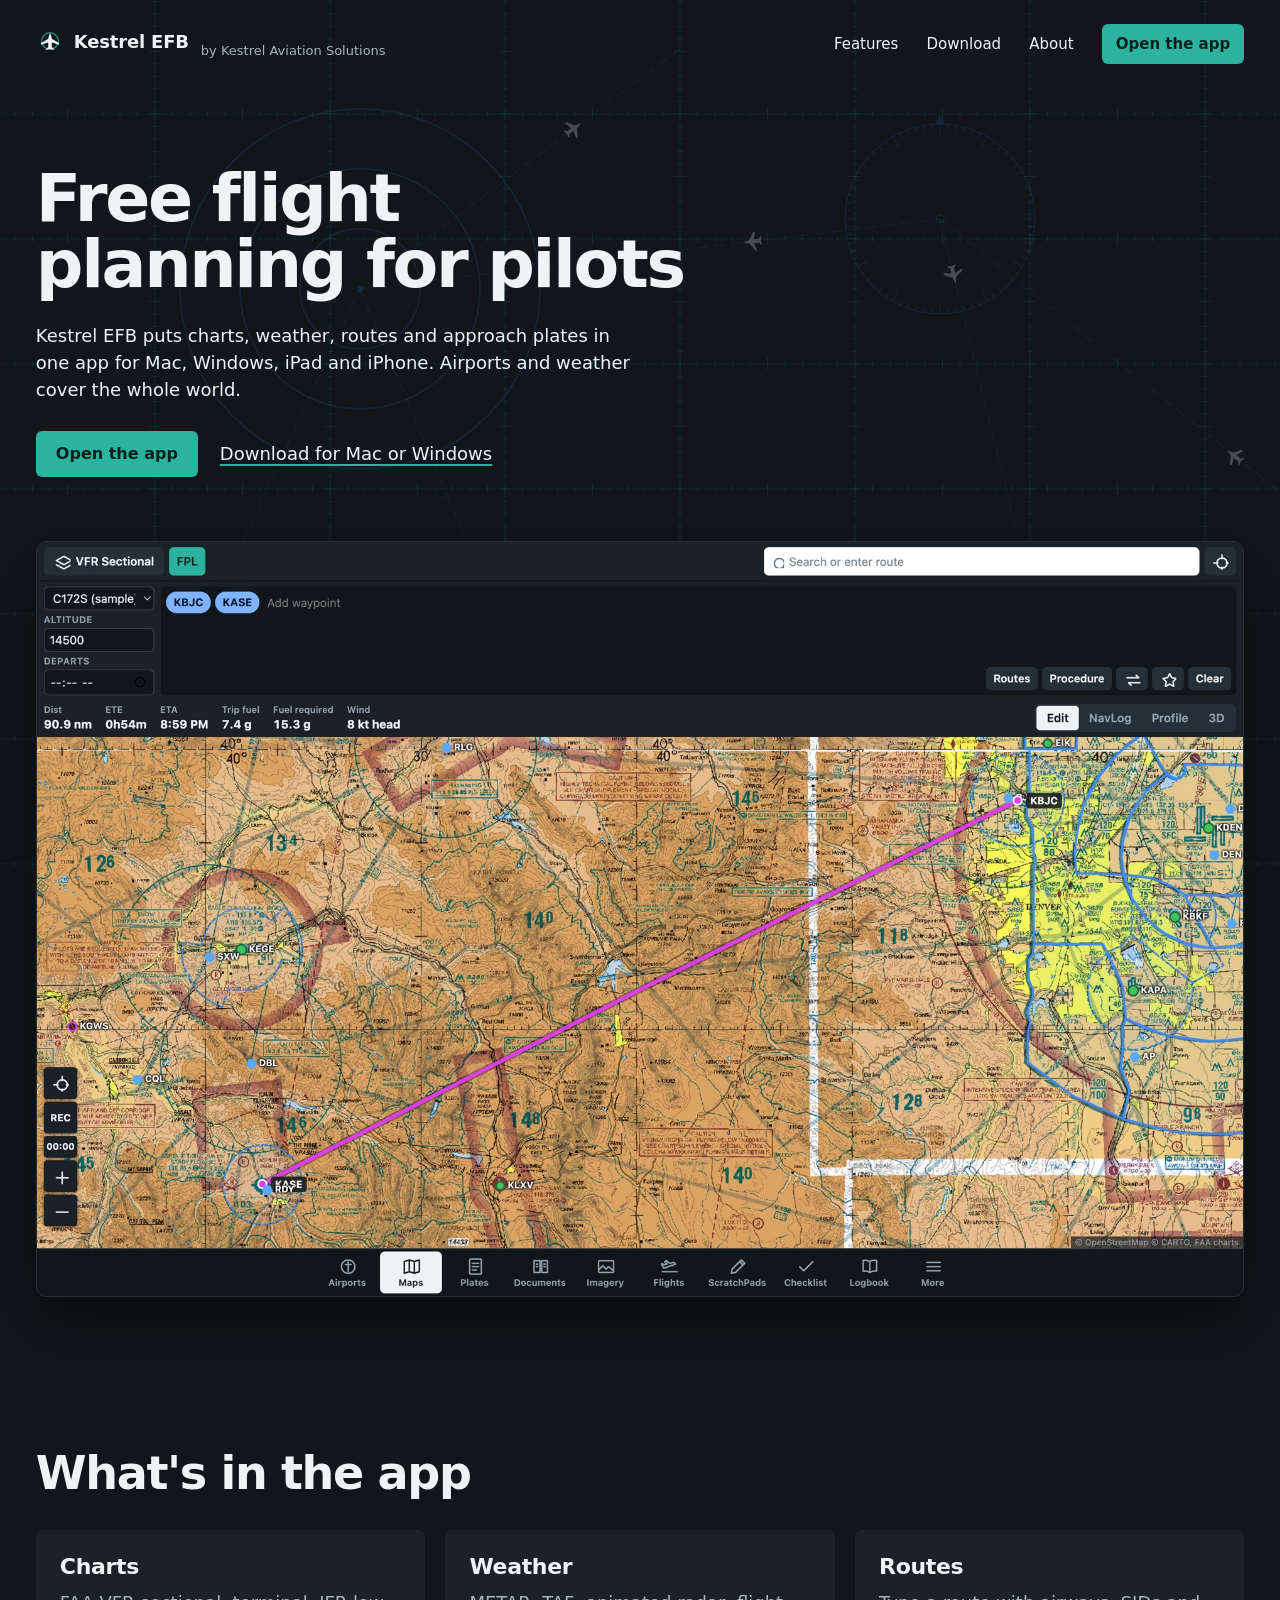
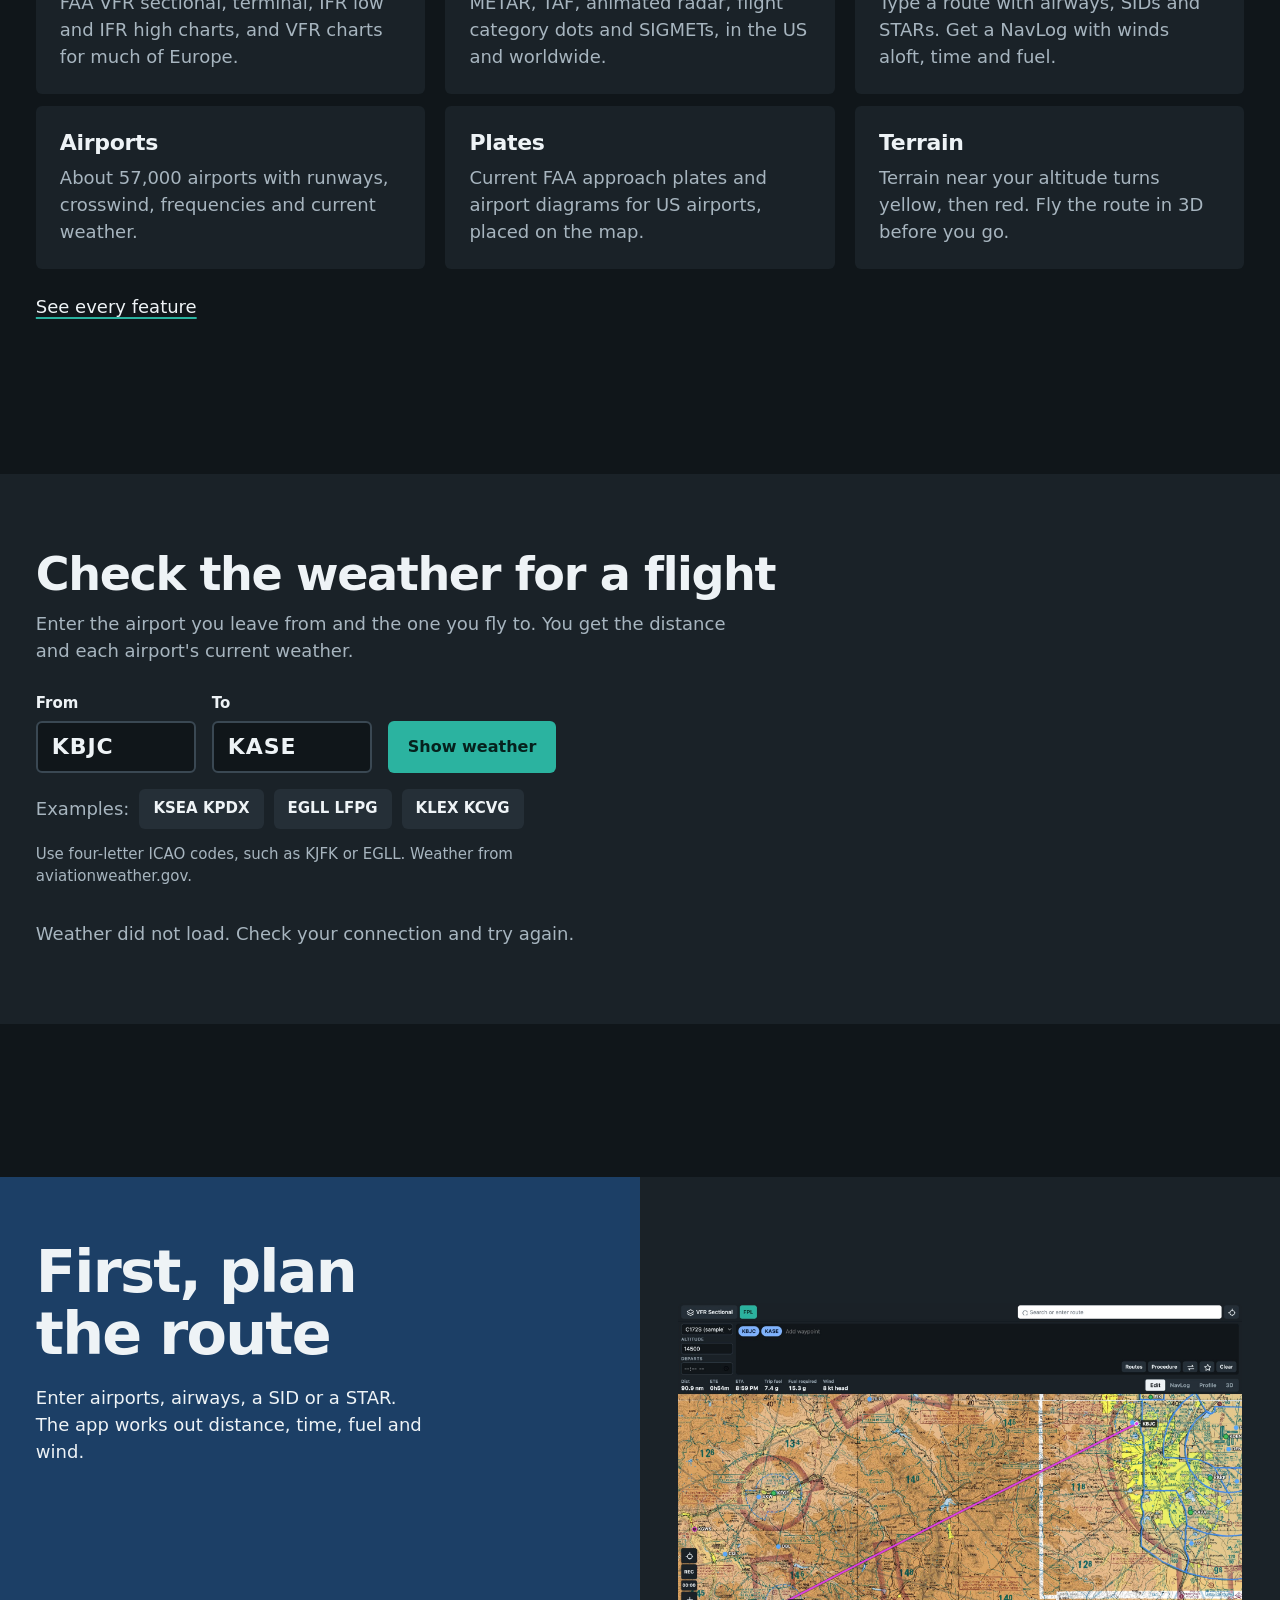
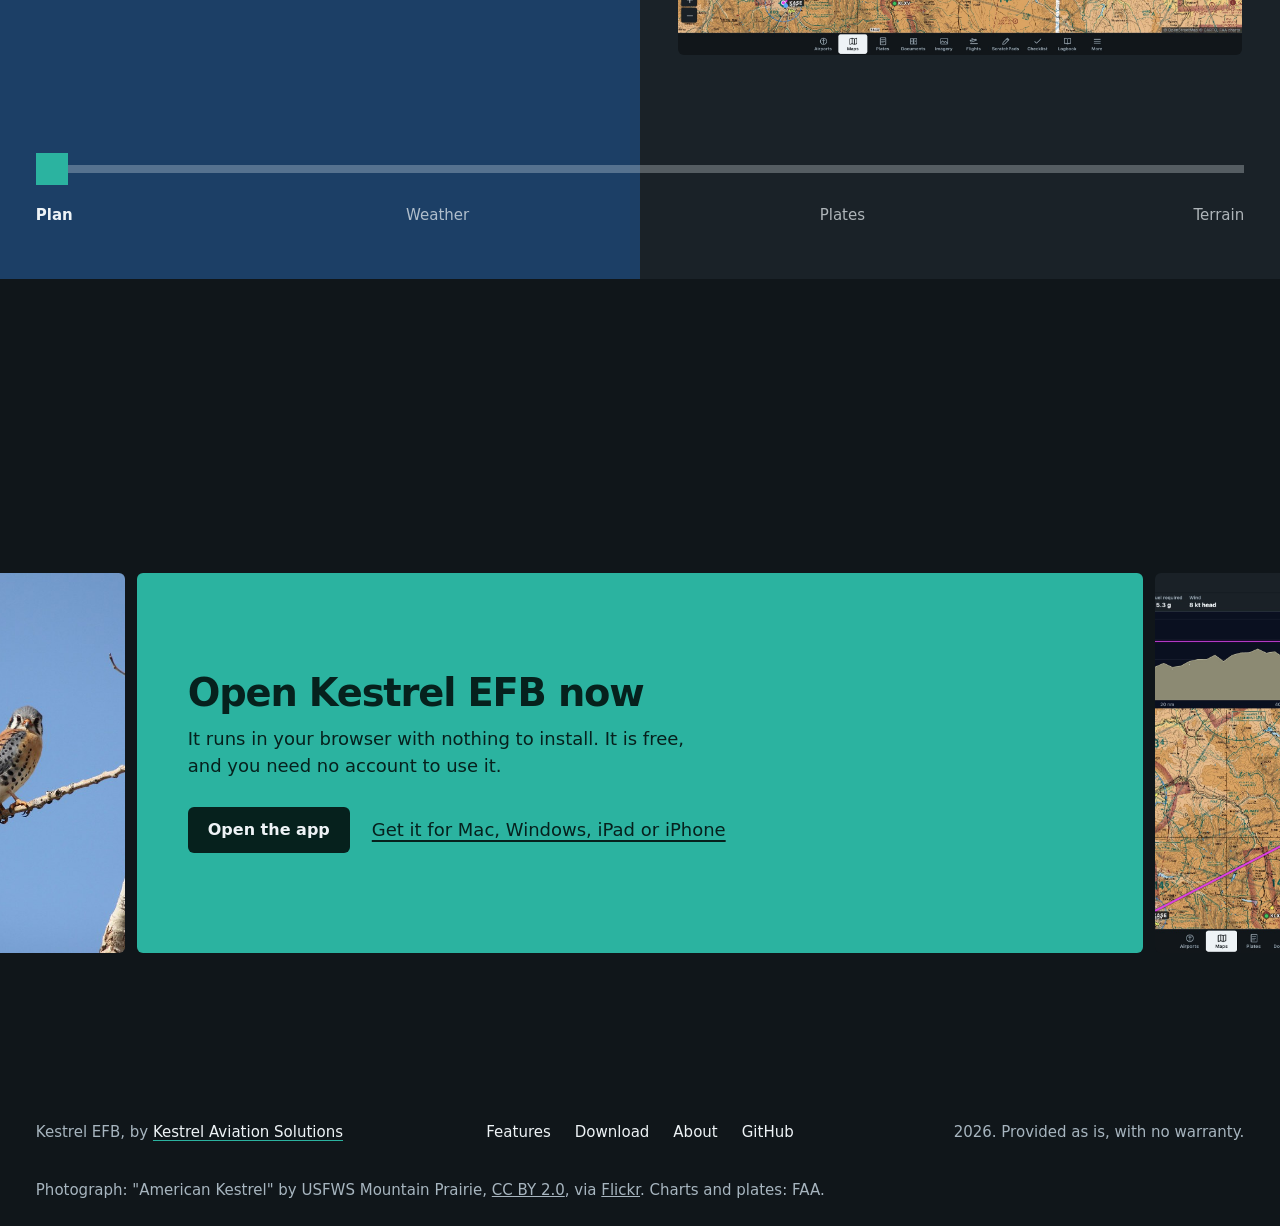
==== commit da7015e6: "Moving chart background with planes Co-Authored-By: Claude Opus 5.5 <noreply@anthropic.com>" ====
--- a/index.html
+++ b/index.html
@@ -10,6 +10,7 @@
 <meta property="og:description" content="Kestrel EFB is a free flight planning app for pilots, with airports and weather worldwide, FAA charts, routes, approach plates and a 3D terrain view. For Mac, Windows, iPad and iPhone.">
 <meta property="og:image" content="img/map-route.jpg">
 <link rel="icon" href="img/icon.svg" type="image/svg+xml">
+<link rel="icon" href="img/favicon.png" type="image/png" sizes="64x64">
 <link rel="apple-touch-icon" href="img/icon-180.png">
 <link rel="stylesheet" href="css/site.css">
 <script>document.documentElement.classList.add('js')</script>
@@ -118,6 +119,7 @@
   <div class="end">2026. Provided as is, with no warranty.</div>
 </footer>
 <p class="credit">Photograph: "American Kestrel" by USFWS Mountain Prairie, <a href="https://creativecommons.org/licenses/by/2.0/">CC BY 2.0</a>, via <a href="https://www.flickr.com/photos/51986662@N05/15290757126">Flickr</a>. Charts and plates: FAA.</p>
+<script src="js/bg.js" data-mode="plane" defer></script>
 <script type="module" src="js/site.js"></script>
 <script>
 // This address used to hold the app. Remove its old offline worker so visitors get this site.
